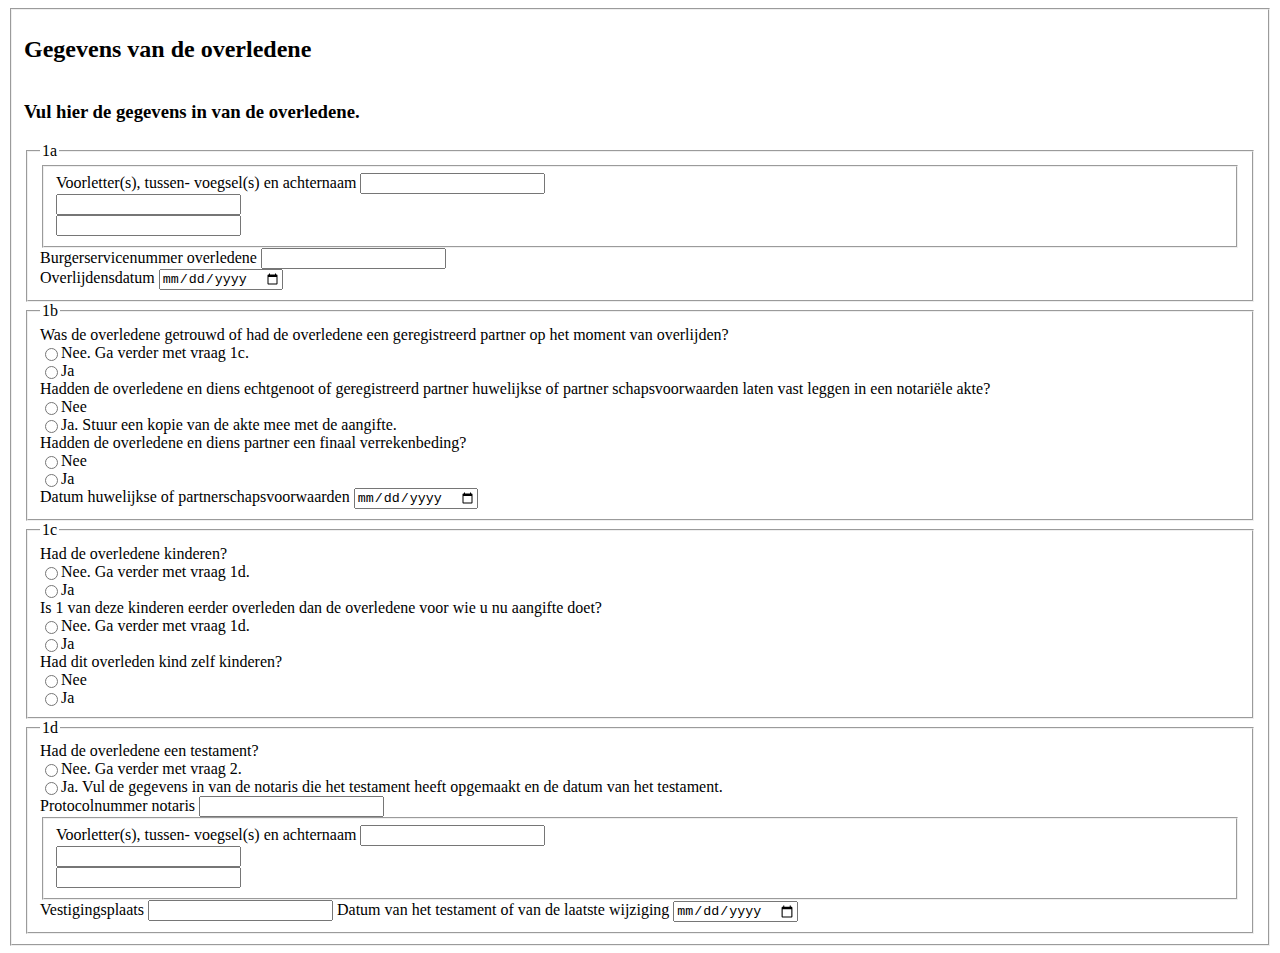
==== index.html @ 345e7416 "nee." ====
<!doctype html>
<html lang="en">
  <head>
    <meta charset="UTF-8" />
    <meta name="viewport" content="width=device-width, initial-scale=1.0" />
    <link rel="stylesheet" href="style.css" />
    <title>Erfbelasting</title>
  </head>
  <body>
    <main>
      <form action="#">
        <fieldset id="vraag-1">
          <h2>Gegevens van de overledene</h2>
          <h3>Vul hier de gegevens in van de overledene.</h3>

          <!-- vraag 1a -->
          <fieldset>
            <legend>1a</legend>
            <fieldset>
              <label for="1a-1-1">
                Voorletter(s), tussen- voegsel(s) en achternaam
                <input type="text" id="1a-1-1" />
              </label>
              <label for="1a-1-2">
                <input type="text" id="1a-1-2" />
              </label>
              <label for="1a-1-3">
                <input type="text" id="1a-1-3" />
              </label>
            </fieldset>
            <label for="1a-2">
              Burgerservicenummer overledene
              <input type="number" id="1a-2" />
            </label>
            <label for="1a-3">
              Overlijdensdatum
              <input type="date" id="1a-3" />
            </label>
          </fieldset>

          <!-- vraag 1b -->
          <fieldset>
            <legend>1b</legend>
            <div>
              <label>
                Was de overledene getrouwd of had de overledene een
                geregistreerd partner op het moment van overlijden?
              </label>
              <label for="1b-1-nee">
                Nee. Ga verder met vraag 1c.
                <input type="radio" id="1b-1-nee" name="1b-1" />
              </label>
              <label for="1b-1-ja">
                Ja
                <input type="radio" id="1b-1-ja" name="1b-1" />
              </label>
            </div>

            <div>
              <label>
                Hadden de overledene en diens echtgenoot of geregistreerd
                partner huwelijkse of partner­ schapsvoorwaarden laten vast­
                leggen in een notariële akte?
              </label>
              <label for="1b-2-nee">
                Nee
                <input type="radio" id="1b-2-nee" name="1b-2" />
              </label>
              <label for="">
                Ja. Stuur een kopie van de akte mee met de aangifte.
                <input type="radio" id="1b-2-ja" name="1b-2" />
              </label>
            </div>

            <div>
              <label>
                Hadden de overledene en diens partner een finaal verrekenbeding?
              </label>
              <label for="1b-3">
                Nee
                <input type="radio" id="1b-3-nee" name="1b-3" />
              </label>
              <label for="">
                Ja
                <input type="radio" id="1b-3-ja" name="1b-3" />
              </label>
            </div>

            <div>
              <label>Datum huwelijkse of partnerschapsvoorwaarden</label>
              <input type="date" />
            </div>
          </fieldset>

          <!-- vraag 1c -->
          <fieldset>
            <legend>1c</legend>
            <div>
              <label>Had de overledene kinderen?</label>
              <label for="1c-1-nee">
                Nee. Ga verder met vraag 1d.
                <input type="radio" id="1c-1-nee" name="1c-1" />
              </label>
              <label for="1c-1-ja">
                Ja
                <input type="radio" id="1c-1-ja" name="1c-1" />
              </label>
            </div>

            <div>
              <label>
                Is 1 van deze kinderen eerder overleden dan de overledene voor
                wie u nu aangifte doet?
              </label>
              <label for="1c-2-nee">
                Nee. Ga verder met vraag 1d.
                <input type="radio" id="1c-2-nee" name="1c-2" />
              </label>
              <label for="1c-2-ja">
                Ja
                <input type="radio" id="1c-2-ja" name="1c-2" />
              </label>
            </div>

            <div>
              <label>Had dit overleden kind zelf kinderen?</label>
              <label for="1c-3-nee">
                Nee
                <input type="radio" id="1c-3-nee" name="1c-3" />
              </label>
              <label for="1c-3-ja">
                Ja
                <input type="radio" id="1c-3-ja" name="1c-3" />
              </label>
            </div>
          </fieldset>

          <fieldset>
            <legend>1d</legend>
            <div>
              <label>Had de overledene een testament?</label>
              <label for="1d-1-nee">
                Nee. Ga verder met vraag 2.
                <input type="radio" id="1d-1-nee" name="1d-1" />
              </label>
              <label for="1d-1-ja">
                Ja. Vul de gegevens in van de notaris die het testament heeft
                opgemaakt en de datum van het testament.
                <input type="radio" id="1d-1-ja" name="1d-1" />
              </label>
              <!-- alleen shown als ja -->
              <div>
                <label for="">
                  Protocolnummer notaris
                  <input type="number" id="1d-2" />
                </label>
                <fieldset>
                  <label for="1d-3-1">
                    Voorletter(s), tussen- voegsel(s) en achternaam
                    <input type="text" id="1d-3-1" />
                  </label>
                  <label for="1d-3-2">
                    <input type="text" id="1d-3-2" />
                  </label>
                  <label for="1d-3-3">
                    <input type="text" id="1d-3-3" />
                  </label>
                </fieldset>
                <label for="1d-4">
                  Vestigingsplaats
                  <input type="text" id="1d-4" />
                </label>
                <label for="1d-5">
                  Datum van het testament of van de laatste wijziging
                  <input type="date" id="1d-5" />
                </label>
              </div>
            </div>
          </fieldset>
        </fieldset>
      </form>
    </main>
  </body>
</html>
---- style.css ----
fieldset {
  display: flex;
  flex-direction: column;
}

label:has(input[type='text']) {
}

label:has(input[type='date']) {
}

label:has(input[type='radio']) {
  display: flex;
  flex-direction: row-reverse;
  justify-content: start;
}
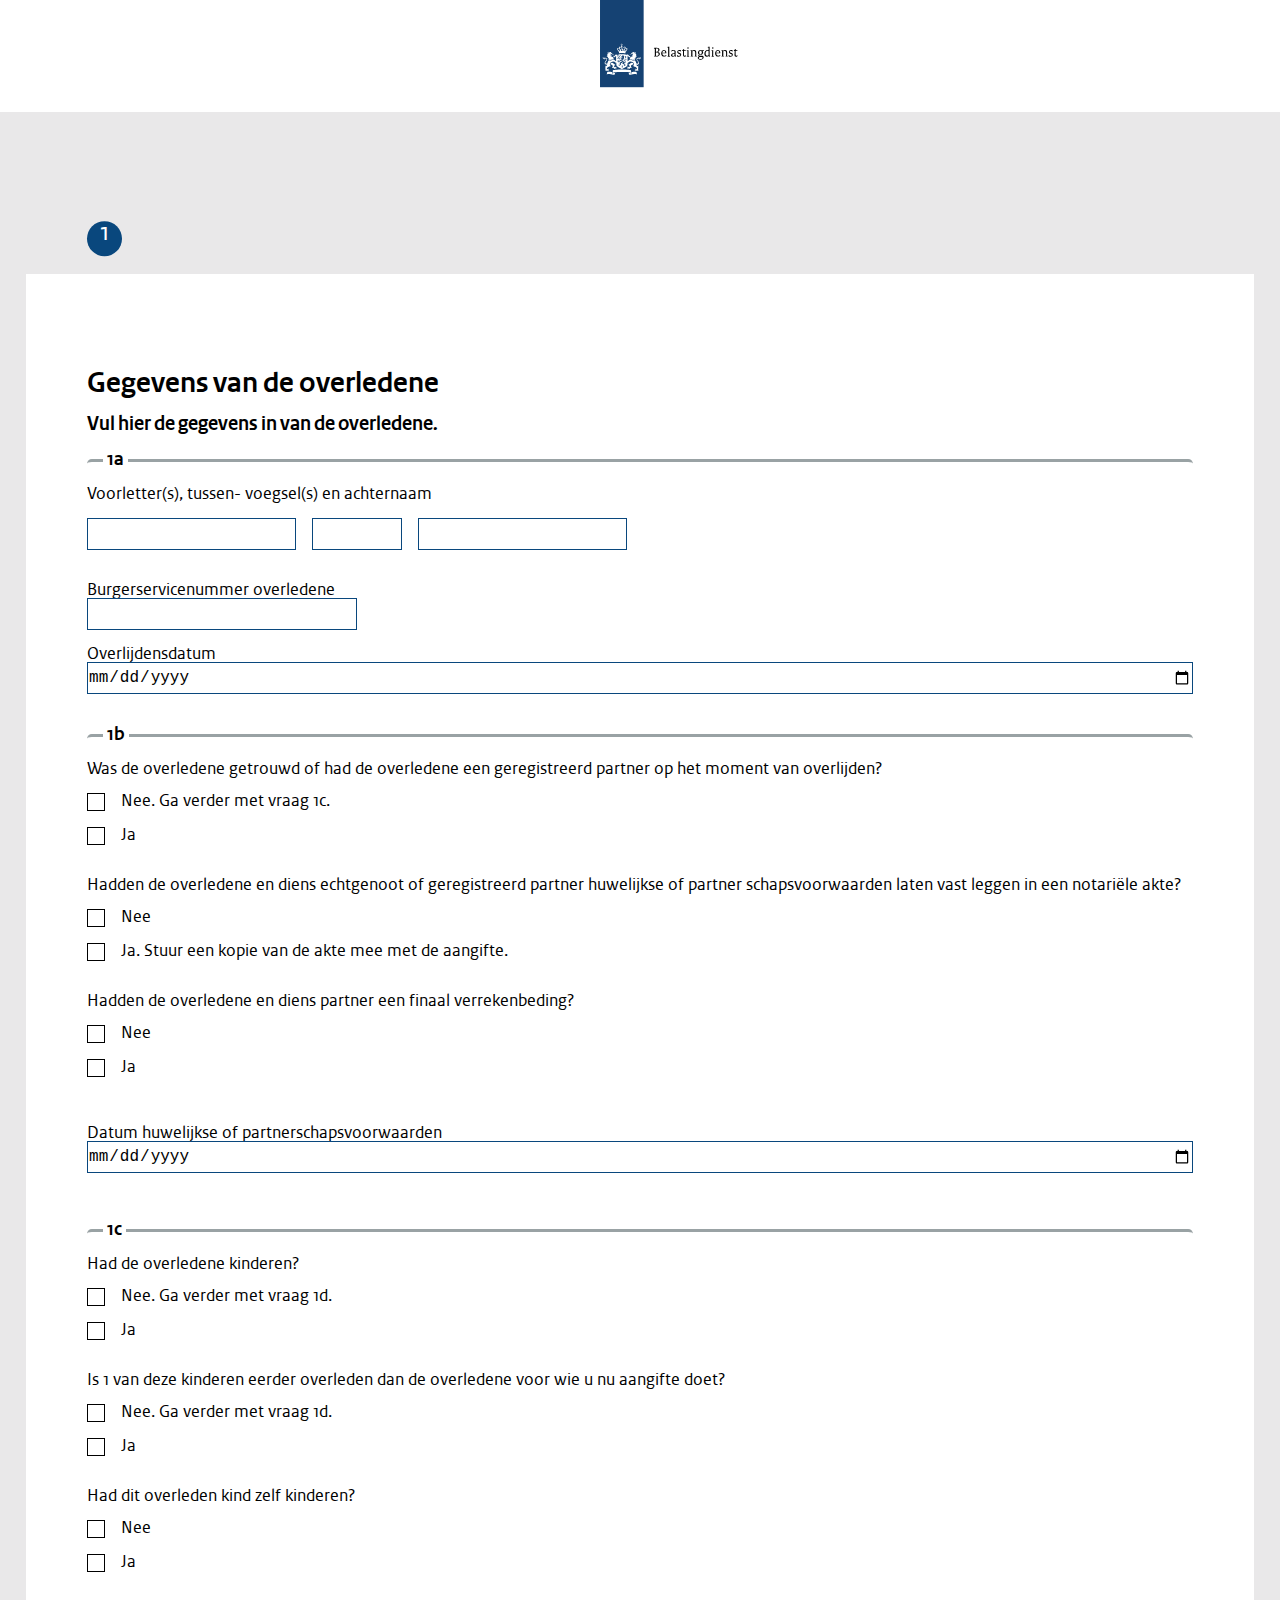
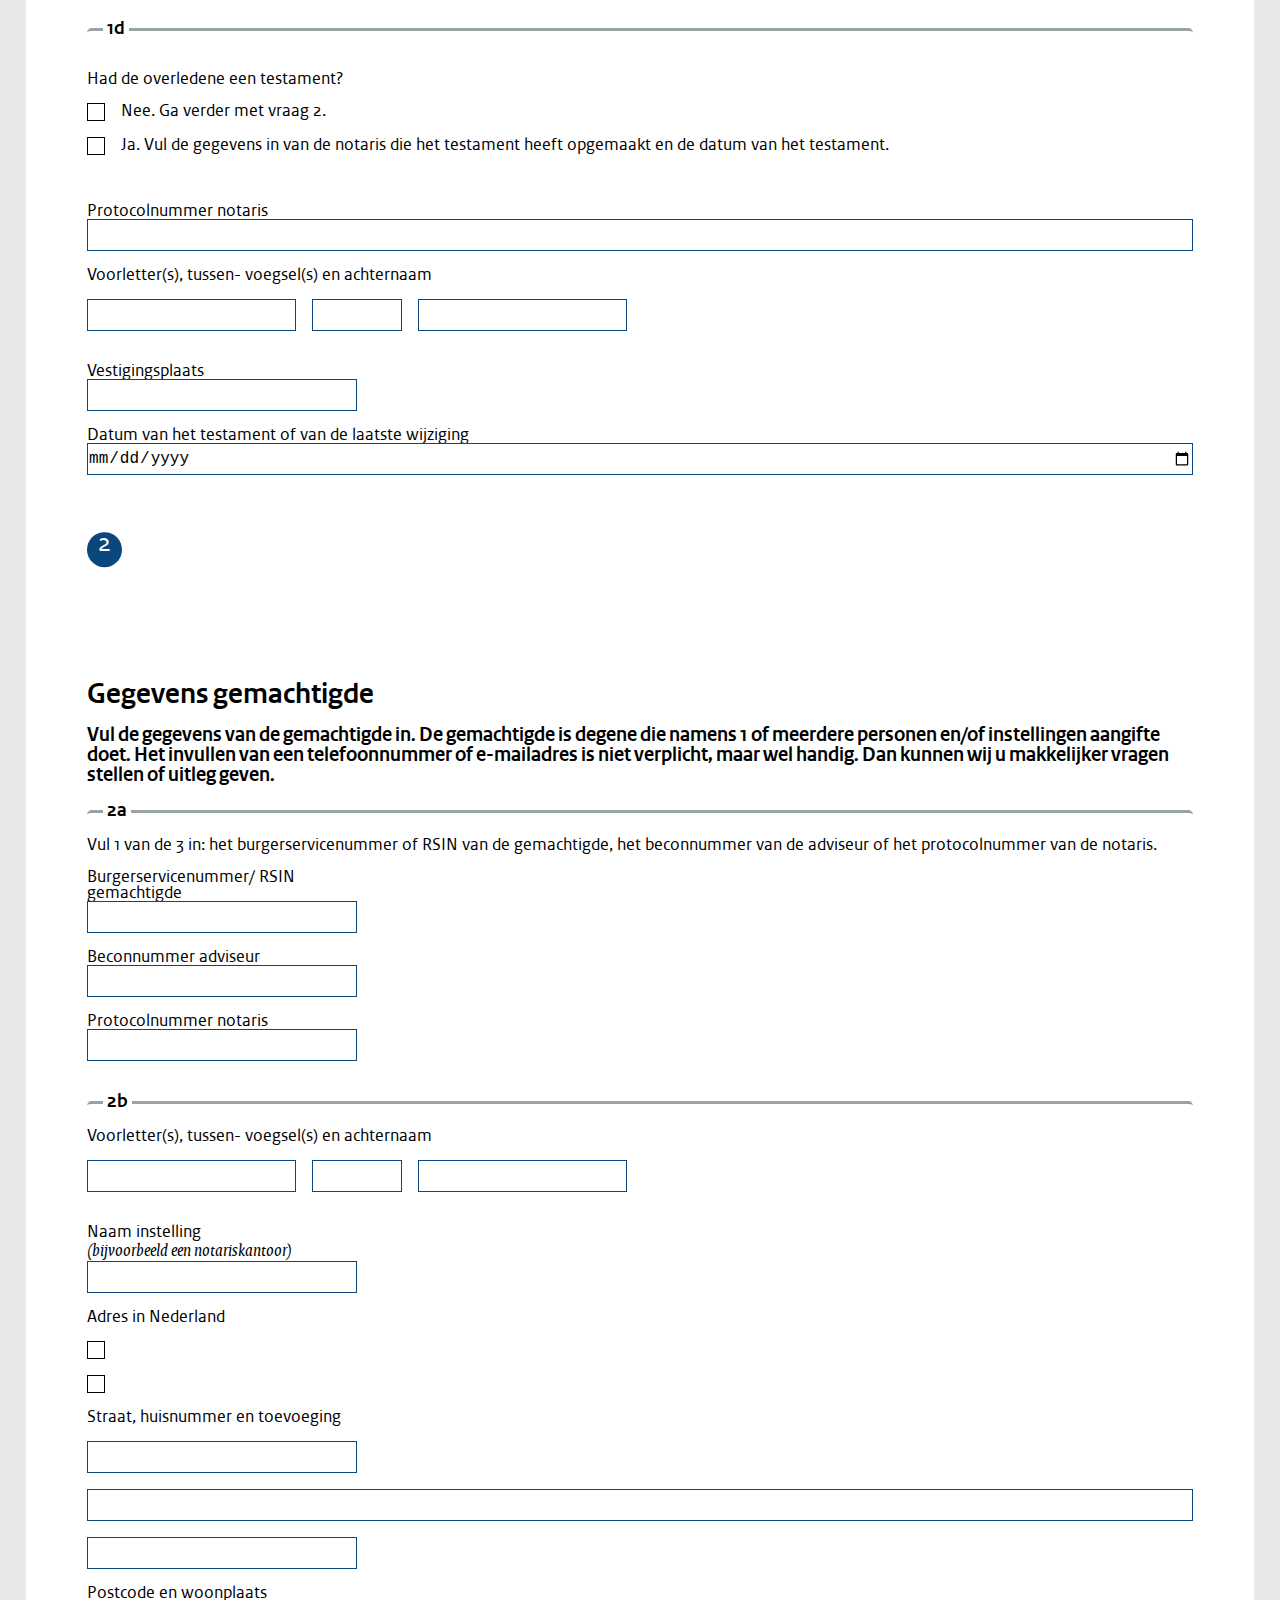
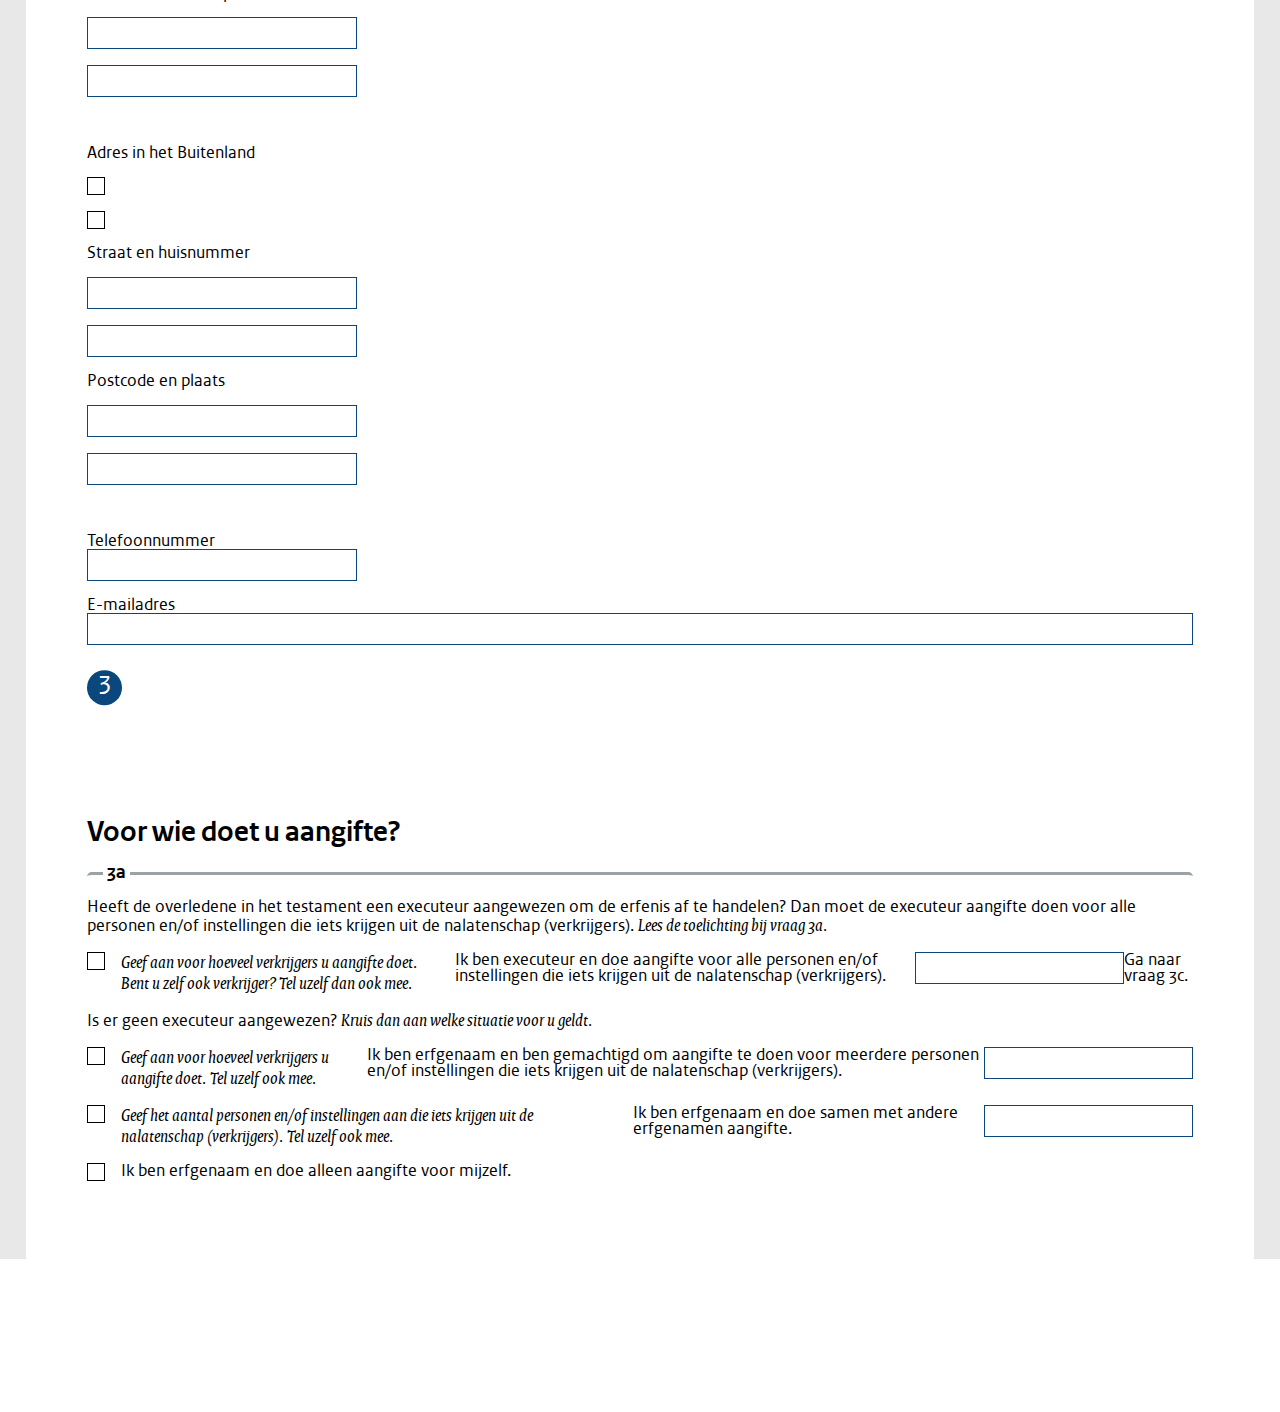
==== commit ce62c90a: "ik vind het super leuk om dit te doengit add .git add .git add .git add ." ====
--- a/index.html
+++ b/index.html
@@ -7,19 +7,24 @@
     <title>Erfbelasting</title>
   </head>
   <body>
+    <header>
+      <h1 class="sr-only">Belastingdienst</h1>
+      <img src="img/bld_logo.svg" alt="" class="logo" />
+    </header>
     <main>
       <form action="#">
-        <fieldset id="vraag-1">
+        <fieldset class="hele-vraag" id="vraag-1">
+          <legend>1</legend>
           <h2>Gegevens van de overledene</h2>
           <h3>Vul hier de gegevens in van de overledene.</h3>
 
           <!-- vraag 1a -->
           <fieldset>
             <legend>1a</legend>
-            <fieldset>
+            <fieldset class="name">
+              <legend>Voorletter(s), tussen- voegsel(s) en achternaam</legend>
               <label for="1a-1-1">
-                Voorletter(s), tussen- voegsel(s) en achternaam
-                <input type="text" id="1a-1-1" />
+                <input type="text" id="1a-1-1" required />
               </label>
               <label for="1a-1-2">
                 <input type="text" id="1a-1-2" />
@@ -30,22 +35,33 @@
             </fieldset>
             <label for="1a-2">
               Burgerservicenummer overledene
-              <input type="number" id="1a-2" />
+              <input
+                type="text"
+                inputmode="numeric"
+                pattern="[0-9]"
+                id="1a-2"
+                required
+              />
             </label>
             <label for="1a-3">
               Overlijdensdatum
-              <input type="date" id="1a-3" />
+              <input
+                type="date"
+                pattern="[0-9]{4}-[0-9]{2}-[0-9]{2}"
+                id="1a-3"
+                required
+              />
             </label>
           </fieldset>
 
           <!-- vraag 1b -->
           <fieldset>
             <legend>1b</legend>
-            <div>
-              <label>
+            <fieldset>
+              <legend>
                 Was de overledene getrouwd of had de overledene een
                 geregistreerd partner op het moment van overlijden?
-              </label>
+              </legend>
               <label for="1b-1-nee">
                 Nee. Ga verder met vraag 1c.
                 <input type="radio" id="1b-1-nee" name="1b-1" />
@@ -54,49 +70,55 @@
                 Ja
                 <input type="radio" id="1b-1-ja" name="1b-1" />
               </label>
-            </div>
-
-            <div>
-              <label>
+            </fieldset>
+
+            <fieldset>
+              <legend>
                 Hadden de overledene en diens echtgenoot of geregistreerd
                 partner huwelijkse of partner­ schapsvoorwaarden laten vast­
                 leggen in een notariële akte?
-              </label>
+              </legend>
               <label for="1b-2-nee">
                 Nee
                 <input type="radio" id="1b-2-nee" name="1b-2" />
               </label>
-              <label for="">
+              <label for="1b-2-ja">
                 Ja. Stuur een kopie van de akte mee met de aangifte.
                 <input type="radio" id="1b-2-ja" name="1b-2" />
               </label>
-            </div>
-
-            <div>
-              <label>
+            </fieldset>
+
+            <fieldset>
+              <legend>
                 Hadden de overledene en diens partner een finaal verrekenbeding?
-              </label>
-              <label for="1b-3">
+              </legend>
+              <label for="1b-3-nee">
                 Nee
                 <input type="radio" id="1b-3-nee" name="1b-3" />
               </label>
-              <label for="">
+              <label for="1b-3-ja">
                 Ja
                 <input type="radio" id="1b-3-ja" name="1b-3" />
               </label>
-            </div>
-
-            <div>
-              <label>Datum huwelijkse of partnerschapsvoorwaarden</label>
-              <input type="date" />
-            </div>
+            </fieldset>
+
+            <fieldset>
+              <label for="1b-4">
+                Datum huwelijkse of partnerschapsvoorwaarden
+                <input
+                  type="date"
+                  pattern="[0-9]{4}-[0-9]{2}-[0-9]{2}"
+                  id="1b-4"
+                />
+              </label>
+            </fieldset>
           </fieldset>
 
           <!-- vraag 1c -->
           <fieldset>
             <legend>1c</legend>
-            <div>
-              <label>Had de overledene kinderen?</label>
+            <fieldset>
+              <legend>Had de overledene kinderen?</legend>
               <label for="1c-1-nee">
                 Nee. Ga verder met vraag 1d.
                 <input type="radio" id="1c-1-nee" name="1c-1" />
@@ -105,13 +127,13 @@
                 Ja
                 <input type="radio" id="1c-1-ja" name="1c-1" />
               </label>
-            </div>
-
-            <div>
-              <label>
+            </fieldset>
+
+            <fieldset>
+              <legend>
                 Is 1 van deze kinderen eerder overleden dan de overledene voor
                 wie u nu aangifte doet?
-              </label>
+              </legend>
               <label for="1c-2-nee">
                 Nee. Ga verder met vraag 1d.
                 <input type="radio" id="1c-2-nee" name="1c-2" />
@@ -120,10 +142,10 @@
                 Ja
                 <input type="radio" id="1c-2-ja" name="1c-2" />
               </label>
-            </div>
-
-            <div>
-              <label>Had dit overleden kind zelf kinderen?</label>
+            </fieldset>
+
+            <fieldset>
+              <legend>Had dit overleden kind zelf kinderen?</legend>
               <label for="1c-3-nee">
                 Nee
                 <input type="radio" id="1c-3-nee" name="1c-3" />
@@ -132,31 +154,36 @@
                 Ja
                 <input type="radio" id="1c-3-ja" name="1c-3" />
               </label>
-            </div>
-          </fieldset>
-
+            </fieldset>
+          </fieldset>
+
+          <!-- vraag 1d -->
           <fieldset>
             <legend>1d</legend>
-            <div>
-              <label>Had de overledene een testament?</label>
-              <label for="1d-1-nee">
-                Nee. Ga verder met vraag 2.
-                <input type="radio" id="1d-1-nee" name="1d-1" />
-              </label>
-              <label for="1d-1-ja">
-                Ja. Vul de gegevens in van de notaris die het testament heeft
-                opgemaakt en de datum van het testament.
-                <input type="radio" id="1d-1-ja" name="1d-1" />
-              </label>
+            <fieldset>
+              <fieldset>
+                <legend>Had de overledene een testament?</legend>
+                <label for="1d-1-nee">
+                  Nee. Ga verder met vraag 2.
+                  <input type="radio" id="1d-1-nee" name="1d-1" />
+                </label>
+                <label for="1d-1-ja">
+                  Ja. Vul de gegevens in van de notaris die het testament heeft
+                  opgemaakt en de datum van het testament.
+                  <input type="radio" id="1d-1-ja" name="1d-1" />
+                </label>
+              </fieldset>
               <!-- alleen shown als ja -->
-              <div>
-                <label for="">
+              <fieldset>
+                <label for="1d-2">
                   Protocolnummer notaris
                   <input type="number" id="1d-2" />
                 </label>
-                <fieldset>
+                <fieldset class="name">
+                  <legend>
+                    Voorletter(s), tussen- voegsel(s) en achternaam
+                  </legend>
                   <label for="1d-3-1">
-                    Voorletter(s), tussen- voegsel(s) en achternaam
                     <input type="text" id="1d-3-1" />
                   </label>
                   <label for="1d-3-2">
@@ -172,13 +199,267 @@
                 </label>
                 <label for="1d-5">
                   Datum van het testament of van de laatste wijziging
-                  <input type="date" id="1d-5" />
+                  <input
+                    type="date"
+                    pattern="[0-9]{4}-[0-9]{2}-[0-9]{2}"
+                    id="1d-5"
+                  />
                 </label>
+              </fieldset>
+            </fieldset>
+          </fieldset>
+        </fieldset>
+
+        <fieldset class="hele-vraag" id="vraag-2">
+          <legend>2</legend>
+          <h2>Gegevens gemachtigde</h2>
+          <h3>
+            Vul de gegevens van de gemachtigde in. De gemachtigde is degene die
+            namens 1 of meerdere personen en/of instellingen aangifte doet. Het
+            invullen van een telefoonnummer of e-mailadres is niet verplicht,
+            maar wel handig. Dan kunnen wij u makkelijker vragen stellen of
+            uitleg geven.
+          </h3>
+
+          <!-- vraag 2a -->
+          <fieldset>
+            <legend>2a</legend>
+            <p>
+              Vul 1 van de 3 in: het burgerservicenummer of RSIN van de
+              gemachtigde, het beconnummer van de adviseur of het protocolnummer
+              van de notaris.
+            </p>
+            <label for="2a-1-1">
+              Burgerservicenummer/ RSIN gemachtigde
+              <input
+                type="text"
+                inputmode="numeric"
+                pattern="[0-9]*"
+                id="2a-1-1"
+              />
+            </label>
+            <label for="2a-1-2">
+              Beconnummer adviseur
+              <input
+                type="text"
+                inputmode="numeric"
+                pattern="[0-9]*"
+                id="2a-1-2"
+              />
+            </label>
+
+            <!-- toelichting erbij???? -->
+            <label for="2a-1-3">
+              Protocolnummer notaris
+              <input
+                type="text"
+                inputmode="numeric"
+                pattern="[0-9]*"
+                id="2a-1-3"
+              />
+            </label>
+          </fieldset>
+
+          <!-- vraag 2b -->
+          <fieldset>
+            <legend>2b</legend>
+            <fieldset class="name">
+              <legend>Voorletter(s), tussen- voegsel(s) en achternaam</legend>
+              <label for="2b-2-1">
+                <input type="text" id="2b-2-1" required />
+              </label>
+              <label for="2b-2-2">
+                <input type="text" id="2b-2-2" />
+              </label>
+              <label for="2b-2-3">
+                <input type="text" id="2b-2-3" required />
+              </label>
+            </fieldset>
+
+            <label for="2b-3">
+              Naam instelling <i>(bijvoorbeeld een notariskantoor)</i>
+              <input type="text" id="2b-3" />
+            </label>
+
+            <fieldset class="address">
+              <legend>Adres in Nederland</legend>
+              <label for="2b-4-ja">
+                <input type="radio" id="2b-4-ja" name="2b-4-ja-nee" />
+              </label>
+              <label for="2b-4-nee">
+                <input type="radio" id="2b-4-nee" name="2b-4-ja-nee" />
+              </label>
+
+              <div>
+                <fieldset>
+                  <legend>Straat, huisnummer en toevoeging</legend>
+                  <label for="2b-4-1">
+                    <input type="text" id="2b-4-1" />
+                  </label>
+                  <label for="2b-4-2">
+                    <input type="number" id="2b-4-2" />
+                  </label>
+                  <label for="2b-4-3">
+                    <input type="text" id="2b-4-3" />
+                  </label>
+                </fieldset>
+
+                <fieldset>
+                  <legend>Postcode en woonplaats</legend>
+                  <label for="2b-5-1">
+                    <input type="text" id="2b-5-1" />
+                  </label>
+                  <label for="2b-5-2">
+                    <input type="text" id="2b-5-2" />
+                  </label>
+                </fieldset>
               </div>
+            </fieldset>
+
+            <fieldset class="address">
+              <legend>Adres in het Buitenland</legend>
+              <label for="2b-6-ja">
+                <input type="radio" id="2b-6-ja" name="2b-6-ja-nee" />
+              </label>
+              <label for="2b-6-nee">
+                <input type="radio" id="2b-6-nee" name="2b-6-ja-nee" />
+              </label>
+
+              <div>
+                <fieldset>
+                  <legend>Straat en huisnummer</legend>
+                  <label for="2b-6-1">
+                    <input type="text" id="2b-6-1" />
+                  </label>
+                  <label for="2b-6-2">
+                    <input type="text" id="2b-6-2" />
+                  </label>
+                </fieldset>
+
+                <fieldset>
+                  <legend>Postcode en plaats</legend>
+                  <label for="2b-7-1">
+                    <input type="text" id="2b-7-1" />
+                  </label>
+                  <label for="2b-7-2">
+                    <input type="text" id="2b-7-2" />
+                  </label>
+                </fieldset>
+              </div>
+            </fieldset>
+
+            <label for="2b-8">
+              Telefoonnummer
+              <input
+                type="text"
+                inputmode="numeric"
+                pattern="[0-9]*"
+                id="2b-8"
+              />
+            </label>
+
+            <label for="2b-9">
+              E-mailadres
+              <input type="email" id="2b-9" />
+            </label>
+          </fieldset>
+        </fieldset>
+
+        <fieldset class="hele-vraag" id="vraag-3">
+          <legend>3</legend>
+          <h2>Voor wie doet u aangifte?</h2>
+
+          <!-- vraag 3a -->
+          <fieldset>
+            <legend>3a</legend>
+            <p>
+              Heeft de overledene in het testament een executeur aangewezen om
+              de erfenis af te handelen? Dan moet de executeur aangifte doen
+              voor alle personen en/of instellingen die iets krijgen uit de
+              nalatenschap (verkrijgers).
+              <i>Lees de toelichting bij vraag 3a.</i>
+            </p>
+
+            <div class="flex-row">
+              <label for="3a-1-1">
+                Ik ben executeur en doe aangifte voor alle personen en/of
+                instellingen die iets krijgen uit de nalatenschap (verkrijgers).
+                <i>
+                  Geef aan voor hoeveel verkrijgers u aangifte doet. Bent u zelf
+                  ook verkrijger? Tel uzelf dan ook mee.
+                </i>
+                <input type="radio" id="3a-1-1" name="executeur" />
+              </label>
+
+              <label for="3a-1-2">
+                <input
+                  type="text"
+                  inputmode="numeric"
+                  pattern="[0-9]*"
+                  id="3a-1-2"
+                />
+              </label>
+              <p>Ga naar vraag 3c.</p>
             </div>
+
+            <p>
+              Is er geen executeur aangewezen?
+              <i>Kruis dan aan welke situatie voor u geldt.</i>
+            </p>
+
+            <div class="md-flex-row">
+              <label for="3a-2-1">
+                Ik ben erfgenaam en ben gemachtigd om aangifte te doen voor
+                meerdere personen en/of instellingen die iets krijgen uit de
+                nalatenschap (verkrijgers).
+                <i>
+                  Geef aan voor hoeveel verkrijgers u aangifte doet. Tel uzelf
+                  ook mee.
+                </i>
+                <input type="radio" id="3a-2-1" name="executeur" />
+              </label>
+
+              <label for="3a-2-2">
+                <input
+                  type="text"
+                  inputmode="numeric"
+                  pattern="[0-9]*"
+                  id="3a-2-2"
+                />
+              </label>
+            </div>
+
+            <div class="md-flex-row">
+              <label for="3a-3-1">
+                Ik ben erfgenaam en doe samen met andere erfgenamen aangifte.
+                <i>
+                  Geef het aantal personen en/of instellingen aan die iets
+                  krijgen uit de nalatenschap (verkrijgers). Tel uzelf ook mee.
+                </i>
+                <input type="radio" id="3a-3-1" name="executeur" />
+              </label>
+              <label for="3a-3-2">
+                <input
+                  type="text"
+                  inputmode="numeric"
+                  pattern="[0-9]*"
+                  id="3a-3-2"
+                />
+              </label>
+            </div>
+            <div class="md-flex-row">
+              <label for="3a-4-1">
+                Ik ben erfgenaam en doe alleen aangifte voor mijzelf.
+                <input type="radio" id="3a-4-1" name="executeur" />
+              </label>
+            </div>
           </fieldset>
         </fieldset>
+
+        <div id="buttons"></div>
       </form>
     </main>
+
+    <script src="main.js"></script>
   </body>
 </html>
--- a/style.css
+++ b/style.css
@@ -1,16 +1,4 @@
-fieldset {
-  display: flex;
-  flex-direction: column;
-}
-
-label:has(input[type='text']) {
-}
-
-label:has(input[type='date']) {
-}
-
-label:has(input[type='radio']) {
-  display: flex;
-  flex-direction: row-reverse;
-  justify-content: start;
-}
+@import 'css/baseline.css';
+@import 'css/layout.css';
+@import 'css/button.css';
+@import 'css/header.css';
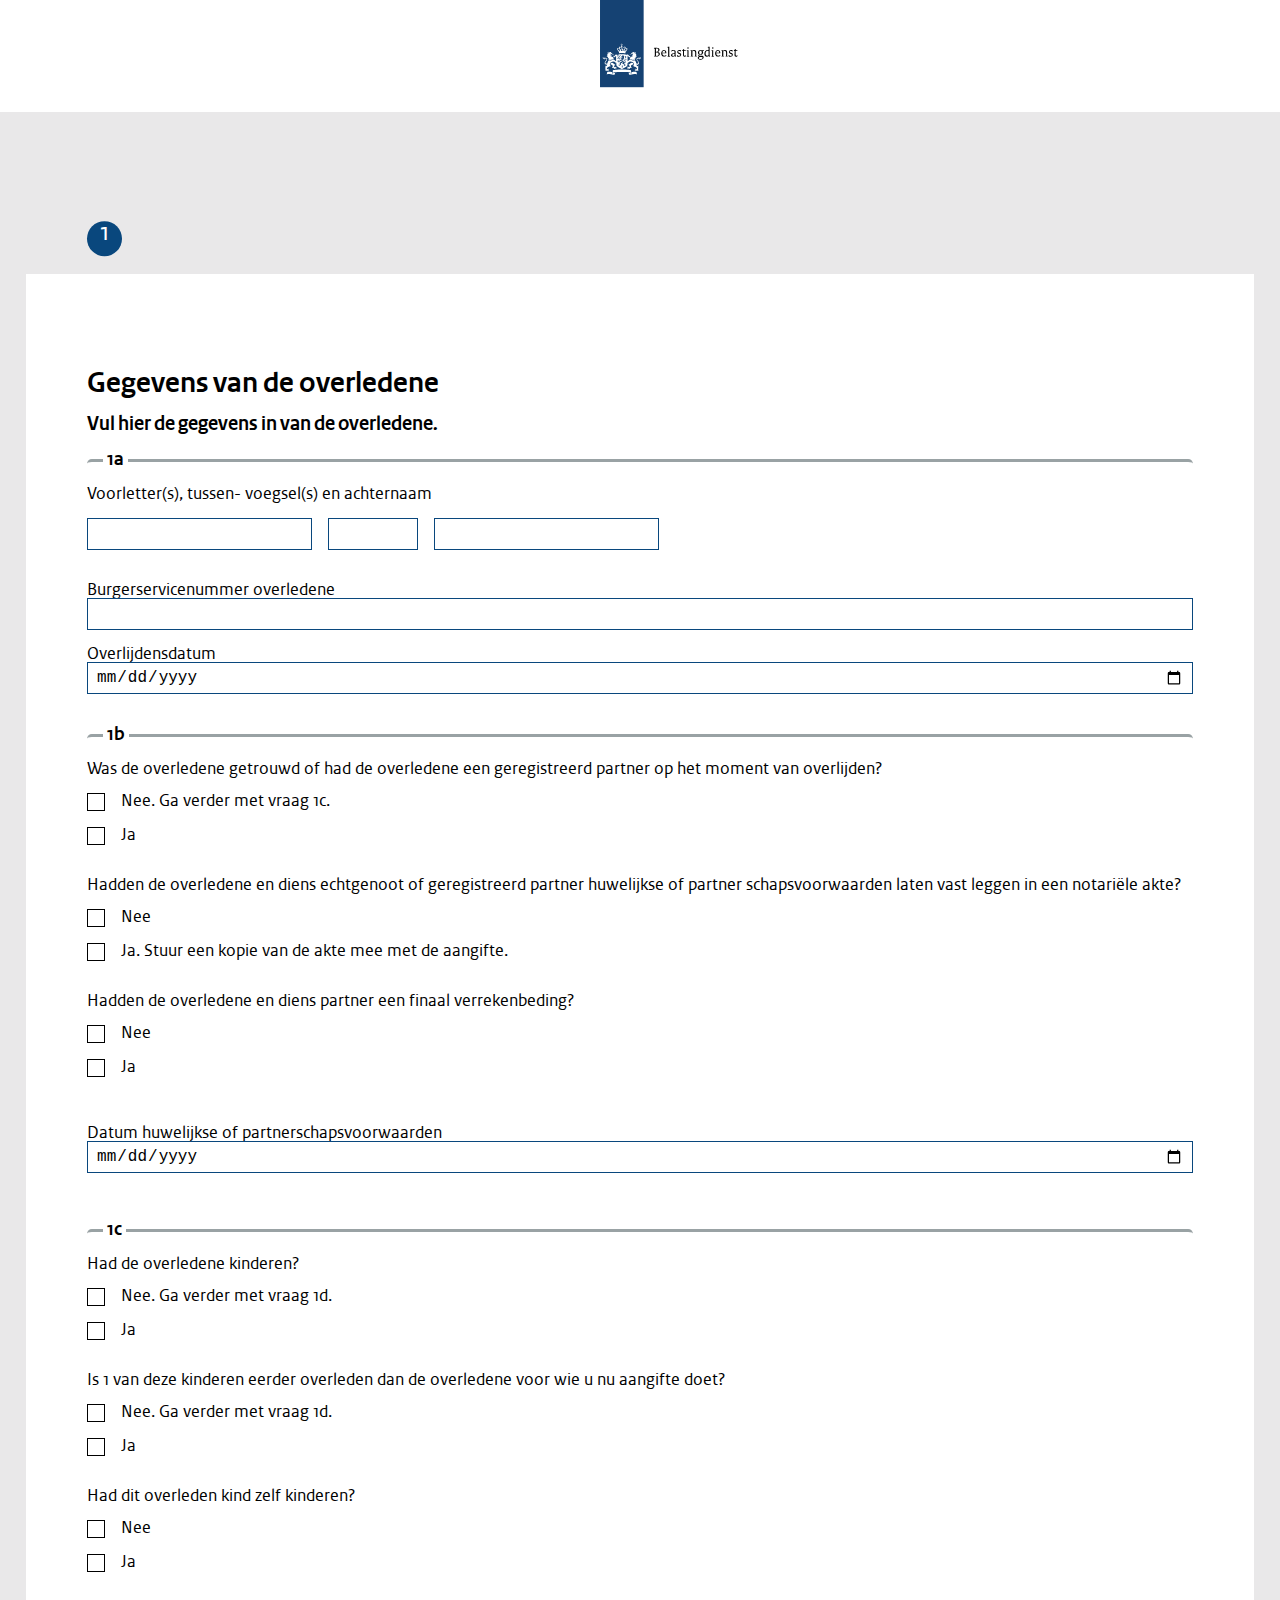
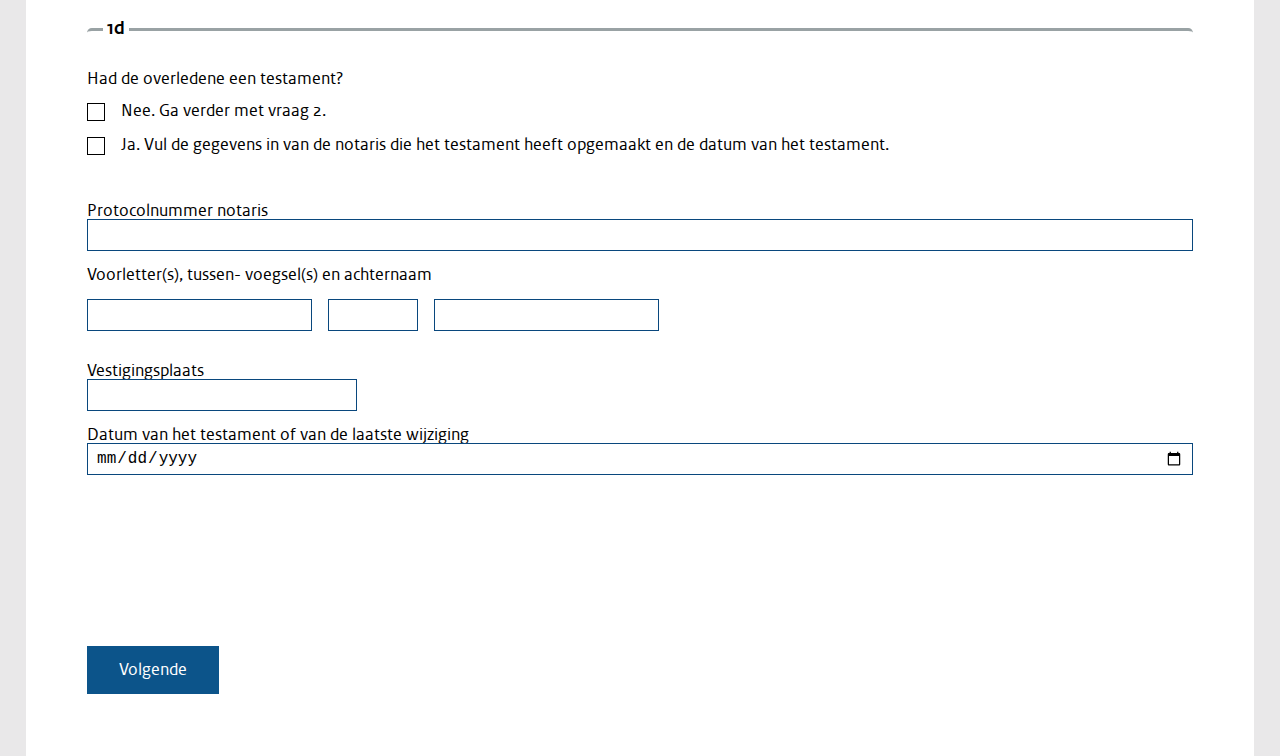
==== commit 0e7b15c6: "de zon schijnt buiten en ik ben bezig met de belastingdienst" ====
--- a/index.html
+++ b/index.html
@@ -35,13 +35,7 @@
             </fieldset>
             <label for="1a-2">
               Burgerservicenummer overledene
-              <input
-                type="text"
-                inputmode="numeric"
-                pattern="[0-9]"
-                id="1a-2"
-                required
-              />
+              <input type="number" id="1a-2" required />
             </label>
             <label for="1a-3">
               Overlijdensdatum
@@ -284,9 +278,11 @@
             <fieldset class="address">
               <legend>Adres in Nederland</legend>
               <label for="2b-4-ja">
+                Ja
                 <input type="radio" id="2b-4-ja" name="2b-4-ja-nee" />
               </label>
               <label for="2b-4-nee">
+                Nee
                 <input type="radio" id="2b-4-nee" name="2b-4-ja-nee" />
               </label>
 
@@ -319,9 +315,11 @@
             <fieldset class="address">
               <legend>Adres in het Buitenland</legend>
               <label for="2b-6-ja">
+                Ja
                 <input type="radio" id="2b-6-ja" name="2b-6-ja-nee" />
               </label>
               <label for="2b-6-nee">
+                Nee
                 <input type="radio" id="2b-6-nee" name="2b-6-ja-nee" />
               </label>
 
@@ -384,7 +382,7 @@
               <label for="3a-1-1">
                 Ik ben executeur en doe aangifte voor alle personen en/of
                 instellingen die iets krijgen uit de nalatenschap (verkrijgers).
-                <i>
+                <i class="order-1">
                   Geef aan voor hoeveel verkrijgers u aangifte doet. Bent u zelf
                   ook verkrijger? Tel uzelf dan ook mee.
                 </i>
@@ -412,7 +410,7 @@
                 Ik ben erfgenaam en ben gemachtigd om aangifte te doen voor
                 meerdere personen en/of instellingen die iets krijgen uit de
                 nalatenschap (verkrijgers).
-                <i>
+                <i class="order-1">
                   Geef aan voor hoeveel verkrijgers u aangifte doet. Tel uzelf
                   ook mee.
                 </i>
@@ -432,7 +430,7 @@
             <div class="md-flex-row">
               <label for="3a-3-1">
                 Ik ben erfgenaam en doe samen met andere erfgenamen aangifte.
-                <i>
+                <i class="order-1">
                   Geef het aantal personen en/of instellingen aan die iets
                   krijgen uit de nalatenschap (verkrijgers). Tel uzelf ook mee.
                 </i>
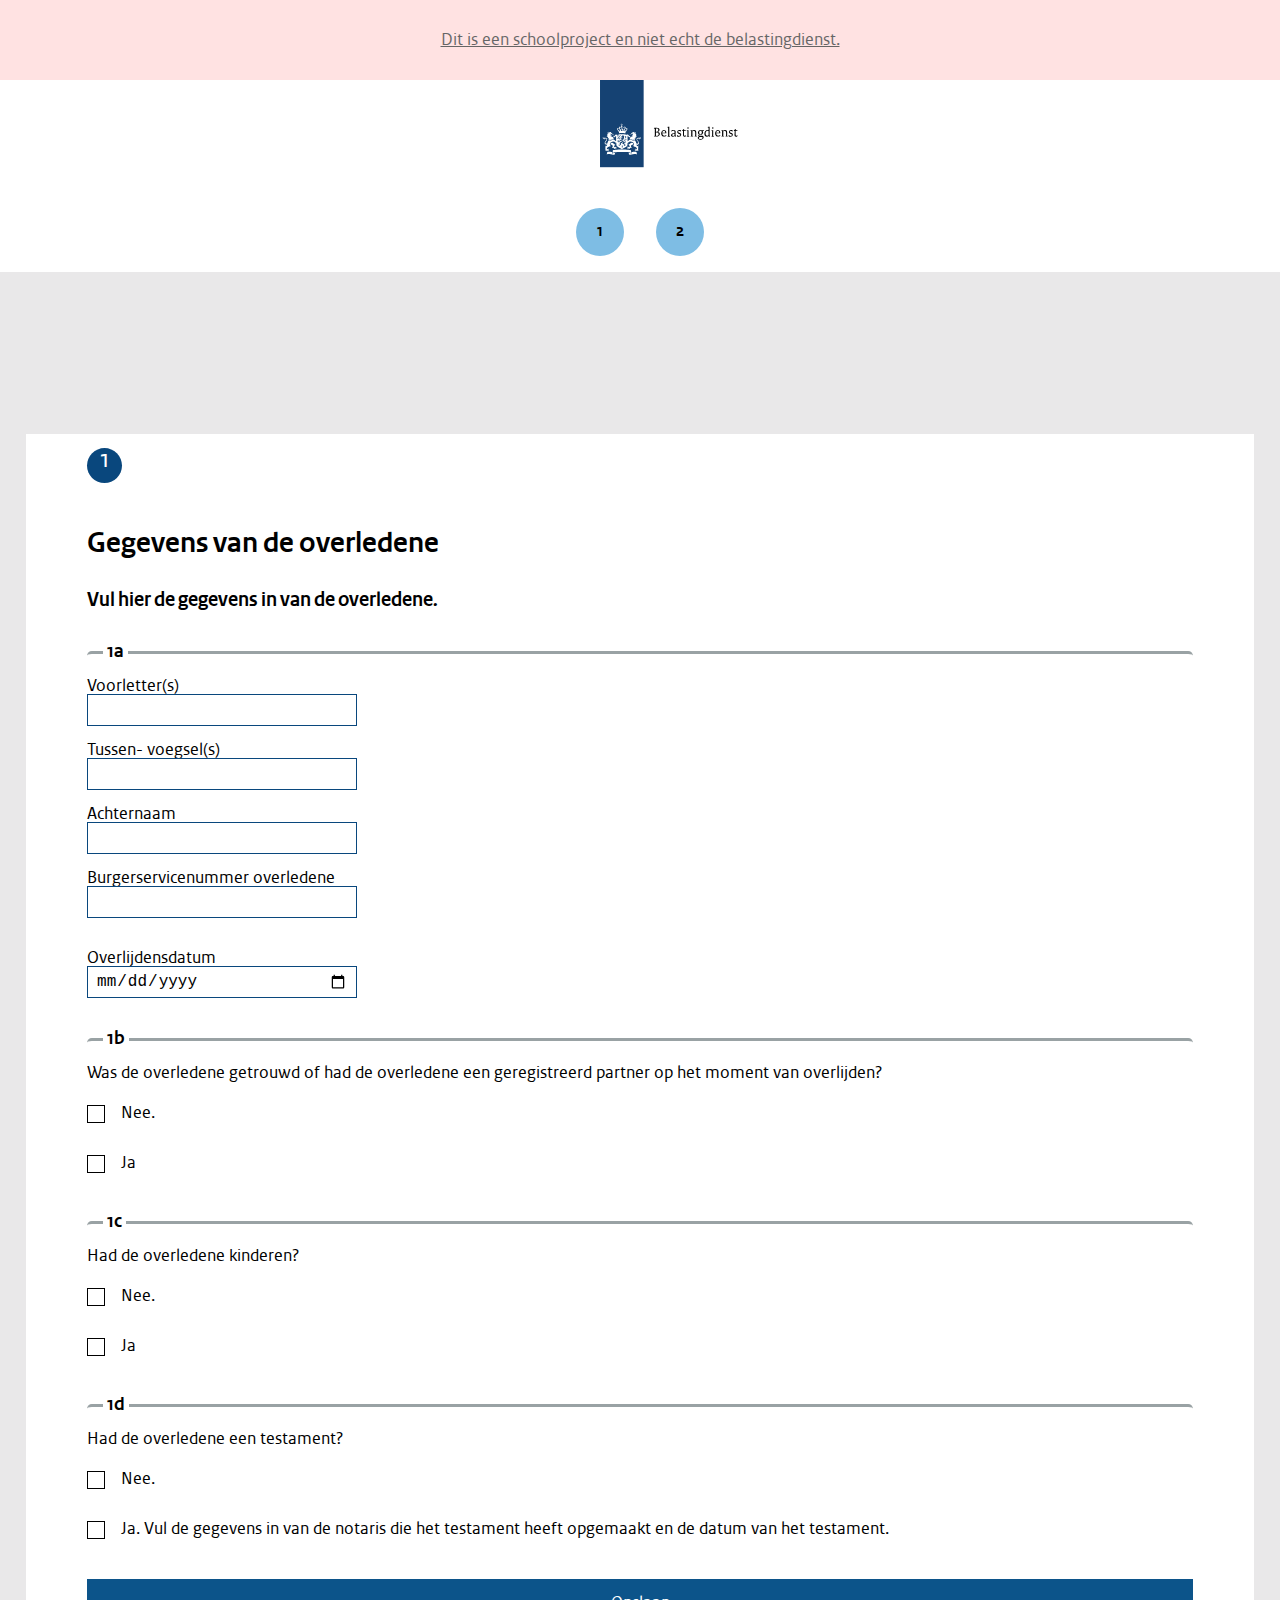
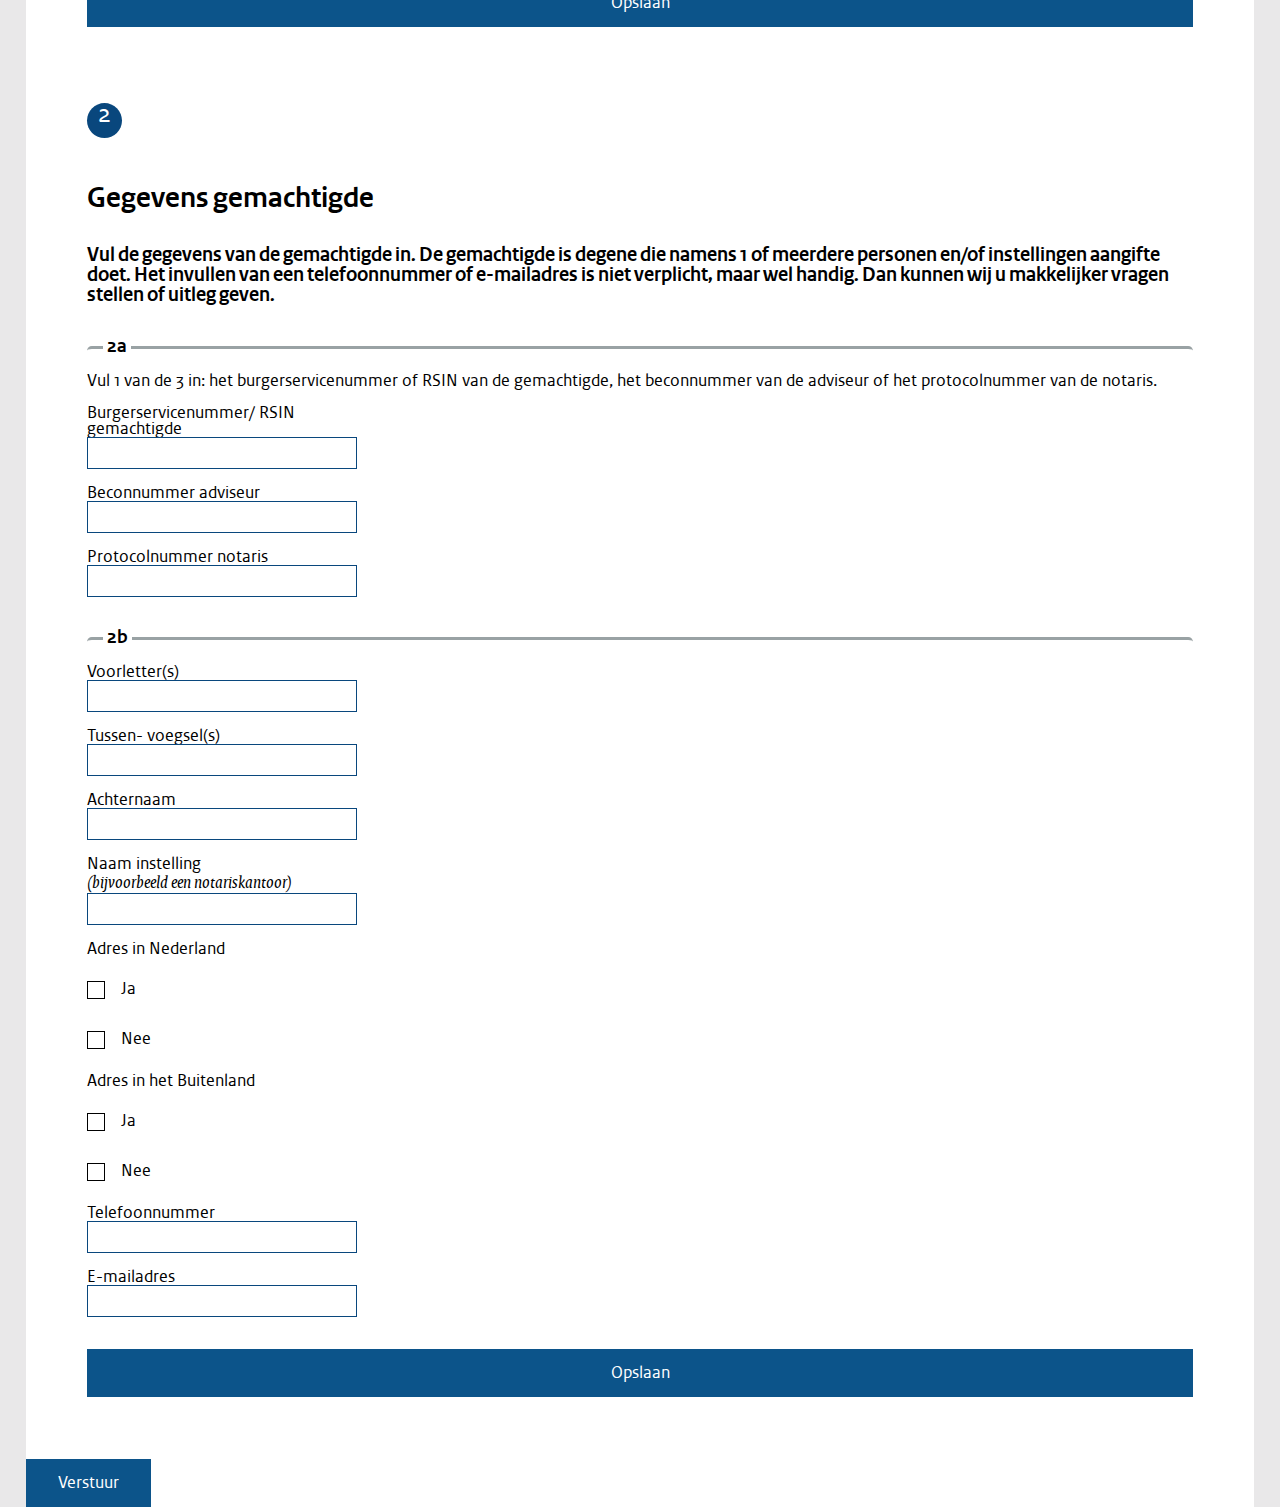
==== commit 44f085bb: "belasting diee hiee ehieeeeeenst" ====
--- a/index.html
+++ b/index.html
@@ -8,8 +8,22 @@
   </head>
   <body>
     <header>
+      <a
+        id="geen_zorgen_ik_zou_liever_dood_gaan_dan_bij_de_belastingdienst_werken"
+        href="https://www.youtube.com/watch?v=Vp4yrFkiYmY"
+        >Dit is een schoolproject en niet echt de belastingdienst.
+      </a>
       <h1 class="sr-only">Belastingdienst</h1>
       <img src="img/bld_logo.svg" alt="" class="logo" />
+
+      <nav>
+        <ol>
+          <li><a href="#vraag-1">1</a></li>
+          <li><a href="#vraag-2">2</a></li>
+          <!-- <li><a href="#vraag-3">3</a></li>
+          <li><a href="#vraag-4">4</a></li> -->
+        </ol>
+      </nav>
     </header>
     <main>
       <form action="#">
@@ -21,187 +35,179 @@
           <!-- vraag 1a -->
           <fieldset>
             <legend>1a</legend>
-            <fieldset class="name">
-              <legend>Voorletter(s), tussen- voegsel(s) en achternaam</legend>
-              <label for="1a-1-1">
-                <input type="text" id="1a-1-1" required />
-              </label>
-              <label for="1a-1-2">
-                <input type="text" id="1a-1-2" />
-              </label>
-              <label for="1a-1-3">
-                <input type="text" id="1a-1-3" />
-              </label>
-            </fieldset>
-            <label for="1a-2">
-              Burgerservicenummer overledene
-              <input type="number" id="1a-2" required />
-            </label>
-            <label for="1a-3">
+            <label data-error="Dit veld is verplicht." for="1a-1-1">
+              Voorletter(s)
+              <input type="text" id="1a-1-1" required />
+            </label>
+            <label for="1a-1-2"
+              >Tussen- voegsel(s)
+              <input type="text" id="1a-1-2" />
+            </label>
+            <label data-error="Dit veld is verplicht." for="1a-1-3">
+              Achternaam <input type="text" id="1a-1-3" required />
+            </label>
+            <label
+              data-error="Vul een geldig burgerservicenummer in van 8 of 9 cijfers."
+              for="1a-2"
+              >Burgerservicenummer overledene
+              <input type="text" id="1a-2" pattern="[0-9]{8,9}" required />
+            </label>
+            <span value="data-error-message"> </span>
+            <label data-error="Dit veld is verplicht." for="1a-3">
               Overlijdensdatum
-              <input
-                type="date"
-                pattern="[0-9]{4}-[0-9]{2}-[0-9]{2}"
-                id="1a-3"
-                required
-              />
+              <input type="date" id="1a-3" required />
             </label>
           </fieldset>
 
           <!-- vraag 1b -->
           <fieldset>
             <legend>1b</legend>
-            <fieldset>
-              <legend>
-                Was de overledene getrouwd of had de overledene een
-                geregistreerd partner op het moment van overlijden?
-              </legend>
-              <label for="1b-1-nee">
-                Nee. Ga verder met vraag 1c.
-                <input type="radio" id="1b-1-nee" name="1b-1" />
-              </label>
-              <label for="1b-1-ja">
-                Ja
-                <input type="radio" id="1b-1-ja" name="1b-1" />
-              </label>
-            </fieldset>
-
-            <fieldset>
-              <legend>
+            <p>
+              Was de overledene getrouwd of had de overledene een geregistreerd
+              partner op het moment van overlijden?
+            </p>
+            <label for="1b-1-nee">
+              Nee. <input type="radio" id="1b-1-nee" name="1b-1" />
+              <span class="remove">Ga verder met vraag 1c.</span>
+            </label>
+            <label for="1b-1-ja">
+              Ja
+              <input type="radio" id="1b-1-ja" name="1b-1" class="vervolg" />
+            </label>
+
+            <div class="hideable">
+              <p>
                 Hadden de overledene en diens echtgenoot of geregistreerd
                 partner huwelijkse of partner­ schapsvoorwaarden laten vast­
                 leggen in een notariële akte?
-              </legend>
+              </p>
+
               <label for="1b-2-nee">
-                Nee
-                <input type="radio" id="1b-2-nee" name="1b-2" />
-              </label>
+                Nee <input type="radio" id="1b-2-nee" name="1b-2" />
+              </label>
+
               <label for="1b-2-ja">
-                Ja. Stuur een kopie van de akte mee met de aangifte.
-                <input type="radio" id="1b-2-ja" name="1b-2" />
-              </label>
-            </fieldset>
-
-            <fieldset>
-              <legend>
+                Ja
+                <input type="radio" id="1b-2-ja" name="1b-2" class="vervolg" />
+              </label>
+
+              <div class="hideable">
+                <label>
+                  Voeg hier de akte toe:
+                  <input type="file" id="akteFile" />
+                </label>
+              </div>
+              <p>
                 Hadden de overledene en diens partner een finaal verrekenbeding?
-              </legend>
+              </p>
               <label for="1b-3-nee">
-                Nee
-                <input type="radio" id="1b-3-nee" name="1b-3" />
-              </label>
+                Nee <input type="radio" id="1b-3-nee" name="1b-3" />
+              </label>
+
               <label for="1b-3-ja">
-                Ja
-                <input type="radio" id="1b-3-ja" name="1b-3" />
-              </label>
-            </fieldset>
-
-            <fieldset>
-              <label for="1b-4">
+                Ja <input type="radio" id="1b-3-ja" name="1b-3" />
+              </label>
+
+              <label
+                data-error="Vul een geldige datum uit het verleden in."
+                for="1b-4"
+              >
                 Datum huwelijkse of partnerschapsvoorwaarden
-                <input
-                  type="date"
-                  pattern="[0-9]{4}-[0-9]{2}-[0-9]{2}"
-                  id="1b-4"
-                />
-              </label>
-            </fieldset>
+                <input type="date" id="1b-4" />
+              </label>
+            </div>
           </fieldset>
 
           <!-- vraag 1c -->
           <fieldset>
             <legend>1c</legend>
-            <fieldset>
-              <legend>Had de overledene kinderen?</legend>
-              <label for="1c-1-nee">
-                Nee. Ga verder met vraag 1d.
-                <input type="radio" id="1c-1-nee" name="1c-1" />
-              </label>
-              <label for="1c-1-ja">
-                Ja
-                <input type="radio" id="1c-1-ja" name="1c-1" />
-              </label>
-            </fieldset>
-
-            <fieldset>
-              <legend>
+
+            <p>Had de overledene kinderen?</p>
+            <label for="1c-1-nee">
+              Nee.
+              <input type="radio" id="1c-1-nee" name="1c-1" />
+              <span class="remove">Ga verder met vraag 1d.</span>
+            </label>
+
+            <label for="1c-1-ja">
+              Ja
+              <input type="radio" id="1c-1-ja" name="1c-1" class="vervolg" />
+            </label>
+
+            <div class="hideable">
+              <p>
                 Is 1 van deze kinderen eerder overleden dan de overledene voor
                 wie u nu aangifte doet?
-              </legend>
+              </p>
+
               <label for="1c-2-nee">
-                Nee. Ga verder met vraag 1d.
+                Nee.
                 <input type="radio" id="1c-2-nee" name="1c-2" />
-              </label>
+                <span class="remove">Ga verder met vraag 1d.</span>
+              </label>
+
               <label for="1c-2-ja">
                 Ja
-                <input type="radio" id="1c-2-ja" name="1c-2" />
-              </label>
-            </fieldset>
-
-            <fieldset>
-              <legend>Had dit overleden kind zelf kinderen?</legend>
-              <label for="1c-3-nee">
-                Nee
-                <input type="radio" id="1c-3-nee" name="1c-3" />
-              </label>
-              <label for="1c-3-ja">
-                Ja
-                <input type="radio" id="1c-3-ja" name="1c-3" />
-              </label>
-            </fieldset>
+                <input type="radio" id="1c-2-ja" name="1c-2" class="vervolg" />
+              </label>
+
+              <div class="hideable">
+                <p>Had dit overleden kind zelf kinderen?</p>
+                <label for="1c-3-nee">
+                  Nee <input type="radio" id="1c-3-nee" name="1c-3" />
+                </label>
+
+                <label for="1c-3-ja">
+                  Ja <input type="radio" id="1c-3-ja" name="1c-3" />
+                </label>
+              </div>
+            </div>
           </fieldset>
 
           <!-- vraag 1d -->
           <fieldset>
             <legend>1d</legend>
-            <fieldset>
-              <fieldset>
-                <legend>Had de overledene een testament?</legend>
-                <label for="1d-1-nee">
-                  Nee. Ga verder met vraag 2.
-                  <input type="radio" id="1d-1-nee" name="1d-1" />
-                </label>
-                <label for="1d-1-ja">
-                  Ja. Vul de gegevens in van de notaris die het testament heeft
-                  opgemaakt en de datum van het testament.
-                  <input type="radio" id="1d-1-ja" name="1d-1" />
-                </label>
-              </fieldset>
-              <!-- alleen shown als ja -->
-              <fieldset>
-                <label for="1d-2">
-                  Protocolnummer notaris
-                  <input type="number" id="1d-2" />
-                </label>
-                <fieldset class="name">
-                  <legend>
-                    Voorletter(s), tussen- voegsel(s) en achternaam
-                  </legend>
-                  <label for="1d-3-1">
-                    <input type="text" id="1d-3-1" />
-                  </label>
-                  <label for="1d-3-2">
-                    <input type="text" id="1d-3-2" />
-                  </label>
-                  <label for="1d-3-3">
-                    <input type="text" id="1d-3-3" />
-                  </label>
-                </fieldset>
-                <label for="1d-4">
-                  Vestigingsplaats
-                  <input type="text" id="1d-4" />
-                </label>
-                <label for="1d-5">
-                  Datum van het testament of van de laatste wijziging
-                  <input
-                    type="date"
-                    pattern="[0-9]{4}-[0-9]{2}-[0-9]{2}"
-                    id="1d-5"
-                  />
-                </label>
-              </fieldset>
-            </fieldset>
-          </fieldset>
+            <p>Had de overledene een testament?</p>
+            <label for="1d-1-nee">
+              Nee. <input type="radio" id="1d-1-nee" name="1d-1" />
+              <span class="remove">Ga verder met vraag 2.</span>
+            </label>
+
+            <label for="1d-1-ja">
+              Ja. Vul de gegevens in van de notaris die het testament heeft
+              opgemaakt en de datum van het testament.
+              <input type="radio" id="1d-1-ja" name="1d-1" class="vervolg" />
+            </label>
+
+            <div class="hideable">
+              <label for="1d-2">
+                Protocolnummer notaris
+                <input type="number" id="1d-2" />
+              </label>
+              <label data-error="Dit veld is verplicht." for="1a-1-1"
+                >Voorletter(s) <input type="text" id="1a-1-1" required />
+              </label>
+              <label for="1a-1-2"
+                >Tussen- voegsel(s) <input type="text" id="1a-1-2" />
+              </label>
+
+              <div>
+                <label data-error="Dit veld is verplicht." for="1a-1-3"
+                  >Achternaam <input type="text" id="1a-1-3" required />
+                </label>
+              </div>
+
+              <label for="1d-4">
+                Vestigingsplaats <input type="text" id="1d-4" />
+              </label>
+
+              <label data-error="Vul een geldige datum in." for="1d-5">
+                Datum van het testament of van de laatste wijziging
+                <input type="date" id="1d-5" />
+              </label>
+            </div>
+          </fieldset>
+          <button onclick="saveFormData()">Opslaan</button>
         </fieldset>
 
         <fieldset class="hele-vraag" id="vraag-2">
@@ -223,7 +229,10 @@
               gemachtigde, het beconnummer van de adviseur of het protocolnummer
               van de notaris.
             </p>
-            <label for="2a-1-1">
+            <label
+              data-error="Vul een geldig burgerservicenummer in."
+              for="2a-1-1"
+            >
               Burgerservicenummer/ RSIN gemachtigde
               <input
                 type="text"
@@ -232,7 +241,7 @@
                 id="2a-1-1"
               />
             </label>
-            <label for="2a-1-2">
+            <label data-error="Vul een geldig beconnummer in." for="2a-1-2">
               Beconnummer adviseur
               <input
                 type="text"
@@ -243,108 +252,122 @@
             </label>
 
             <!-- toelichting erbij???? -->
-            <label for="2a-1-3">
+            <label data-error="Vul een geldig protocolnummer in." for="2a-1-3">
               Protocolnummer notaris
               <input
                 type="text"
                 inputmode="numeric"
                 pattern="[0-9]*"
                 id="2a-1-3"
-              />
-            </label>
+            /></label>
           </fieldset>
 
           <!-- vraag 2b -->
           <fieldset>
             <legend>2b</legend>
-            <fieldset class="name">
-              <legend>Voorletter(s), tussen- voegsel(s) en achternaam</legend>
-              <label for="2b-2-1">
-                <input type="text" id="2b-2-1" required />
-              </label>
-              <label for="2b-2-2">
-                <input type="text" id="2b-2-2" />
-              </label>
-              <label for="2b-2-3">
-                <input type="text" id="2b-2-3" required />
-              </label>
-            </fieldset>
+            <label data-error="Dit veld is verplicht." for="1a-1-1"
+              >Voorletter(s) <input type="text" id="1a-1-1" required />
+            </label>
+            <label for="1a-1-2"
+              >Tussen- voegsel(s) <input type="text" id="1a-1-2" />
+            </label>
+
+            <div>
+              <label data-error="Dit veld is verplicht." for="1a-1-3"
+                >Achternaam <input type="text" id="1a-1-3" required />
+              </label>
+            </div>
 
             <label for="2b-3">
               Naam instelling <i>(bijvoorbeeld een notariskantoor)</i>
               <input type="text" id="2b-3" />
             </label>
 
-            <fieldset class="address">
-              <legend>Adres in Nederland</legend>
+            <div class="address">
+              <p>Adres in Nederland</p>
               <label for="2b-4-ja">
                 Ja
-                <input type="radio" id="2b-4-ja" name="2b-4-ja-nee" />
-              </label>
+                <input
+                  type="radio"
+                  id="2b-4-ja"
+                  name="2b-4-ja-nee"
+                  class="vervolg"
+                />
+              </label>
+
               <label for="2b-4-nee">
-                Nee
-                <input type="radio" id="2b-4-nee" name="2b-4-ja-nee" />
-              </label>
-
-              <div>
-                <fieldset>
-                  <legend>Straat, huisnummer en toevoeging</legend>
+                Nee <input type="radio" id="2b-4-nee" name="2b-4-ja-nee" />
+              </label>
+
+              <div class="hideable">
+                <div>
+                  <p>Straat, huisnummer en toevoeging</p>
                   <label for="2b-4-1">
                     <input type="text" id="2b-4-1" />
                   </label>
                   <label for="2b-4-2">
                     <input type="number" id="2b-4-2" />
                   </label>
+
                   <label for="2b-4-3">
                     <input type="text" id="2b-4-3" />
                   </label>
-                </fieldset>
-
-                <fieldset>
+                </div>
+
+                <div>
                   <legend>Postcode en woonplaats</legend>
                   <label for="2b-5-1">
-                    <input type="text" id="2b-5-1" />
+                    <input
+                      type="text"
+                      id="2b-5-1"
+                      pattern="[0-9]{4}[A-Z]{2}"
+                      title="Gebruik 4 cijfers en 2 hoofdletters"
+                    />
                   </label>
                   <label for="2b-5-2">
                     <input type="text" id="2b-5-2" />
                   </label>
-                </fieldset>
-              </div>
-            </fieldset>
-
-            <fieldset class="address">
-              <legend>Adres in het Buitenland</legend>
+                </div>
+              </div>
+            </div>
+
+            <div class="address">
+              <p>Adres in het Buitenland</p>
+
               <label for="2b-6-ja">
                 Ja
-                <input type="radio" id="2b-6-ja" name="2b-6-ja-nee" />
-              </label>
+                <input
+                  type="radio"
+                  id="2b-6-ja"
+                  name="2b-6-ja-nee"
+                  class="vervolg"
+                />
+              </label>
+
               <label for="2b-6-nee">
-                Nee
-                <input type="radio" id="2b-6-nee" name="2b-6-ja-nee" />
-              </label>
-
-              <div>
-                <fieldset>
-                  <legend>Straat en huisnummer</legend>
-                  <label for="2b-6-1">
-                    <input type="text" id="2b-6-1" />
-                  </label>
-                  <label for="2b-6-2">
-                    <input type="text" id="2b-6-2" />
-                  </label>
-                </fieldset>
-
-                <fieldset>
-                  <legend>Postcode en plaats</legend>
-                  <label for="2b-7-1">
-                    <input type="text" id="2b-7-1" />
-                  </label>
-                  <label for="2b-7-2">
-                    <input type="text" id="2b-7-2" />
-                  </label>
-                </fieldset>
-              </div>
-            </fieldset>
+                Nee <input type="radio" id="2b-6-nee" name="2b-6-ja-nee" />
+              </label>
+
+              <div class="hideable">
+                <p>Straat en huisnummer</p>
+                <label for="2b-6-1">
+                  <input type="text" id="2b-6-1" />
+                </label>
+
+                <label for="2b-6-2">
+                  <input type="text" id="2b-6-2" />
+                </label>
+
+                <p>Postcode en plaats</p>
+                <label for="2b-7-1">
+                  <input type="text" id="2b-7-1" />
+                </label>
+
+                <label for="2b-7-2">
+                  <input type="text" id="2b-7-2" />
+                </label>
+              </div>
+            </div>
 
             <label for="2b-8">
               Telefoonnummer
@@ -357,18 +380,18 @@
             </label>
 
             <label for="2b-9">
-              E-mailadres
-              <input type="email" id="2b-9" />
-            </label>
-          </fieldset>
+              E-mailadres <input type="email" id="2b-9" />
+            </label>
+          </fieldset>
+          <button onclick="saveFormData()">Opslaan</button>
         </fieldset>
 
-        <fieldset class="hele-vraag" id="vraag-3">
+        <!-- <fieldset class="hele-vraag" id="vraag-3">
           <legend>3</legend>
-          <h2>Voor wie doet u aangifte?</h2>
-
-          <!-- vraag 3a -->
-          <fieldset>
+          <h2>Voor wie doet u aangifte?</h2> -->
+
+        <!-- vraag 3a -->
+        <!-- <fieldset>
             <legend>3a</legend>
             <p>
               Heeft de overledene in het testament een executeur aangewezen om
@@ -389,15 +412,15 @@
                 <input type="radio" id="3a-1-1" name="executeur" />
               </label>
 
-              <label for="3a-1-2">
-                <input
+              <p class="remove">Ga naar vraag 3c.</p>
+              <label for="3a-1-2"
+                ><input
                   type="text"
                   inputmode="numeric"
                   pattern="[0-9]*"
                   id="3a-1-2"
                 />
               </label>
-              <p>Ga naar vraag 3c.</p>
             </div>
 
             <p>
@@ -423,8 +446,7 @@
                   inputmode="numeric"
                   pattern="[0-9]*"
                   id="3a-2-2"
-                />
-              </label>
+              /></label>
             </div>
 
             <div class="md-flex-row">
@@ -436,6 +458,7 @@
                 </i>
                 <input type="radio" id="3a-3-1" name="executeur" />
               </label>
+
               <label for="3a-3-2">
                 <input
                   type="text"
@@ -446,15 +469,16 @@
               </label>
             </div>
             <div class="md-flex-row">
-              <label for="3a-4-1">
-                Ik ben erfgenaam en doe alleen aangifte voor mijzelf.
+              <div>
+                <label for="3a-4-1">
+                  Ik ben erfgenaam en doe alleen aangifte voor mijzelf.
+                </label>
                 <input type="radio" id="3a-4-1" name="executeur" />
-              </label>
-            </div>
-          </fieldset>
-        </fieldset>
-
-        <div id="buttons"></div>
+              </div>
+            </div>
+          </fieldset> 
+        </fieldset>-->
+        <button type="submit" class="hidden button">Verstuur</button>
       </form>
     </main>
 
--- a/style.css
+++ b/style.css
@@ -2,3 +2,5 @@
 @import 'css/layout.css';
 @import 'css/button.css';
 @import 'css/header.css';
+@import 'css/functions.css';
+@import 'css/validation.css';
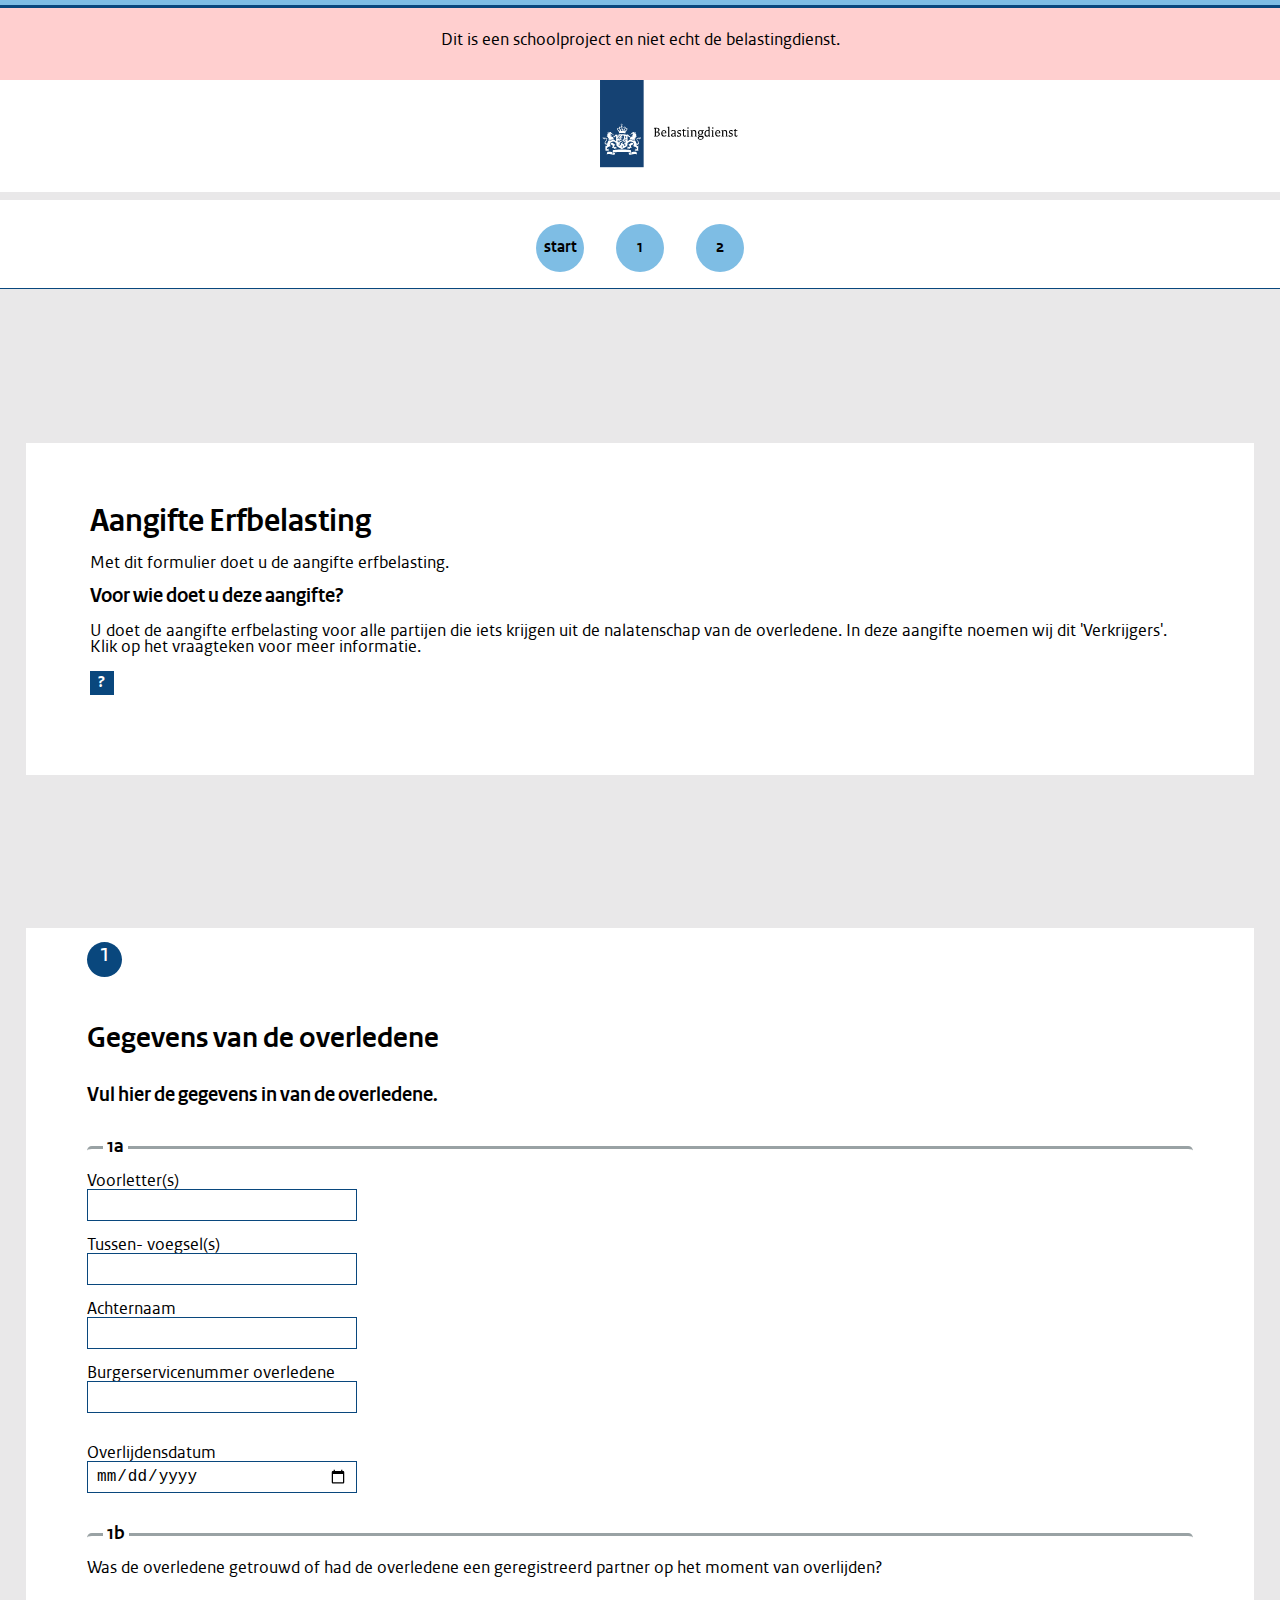
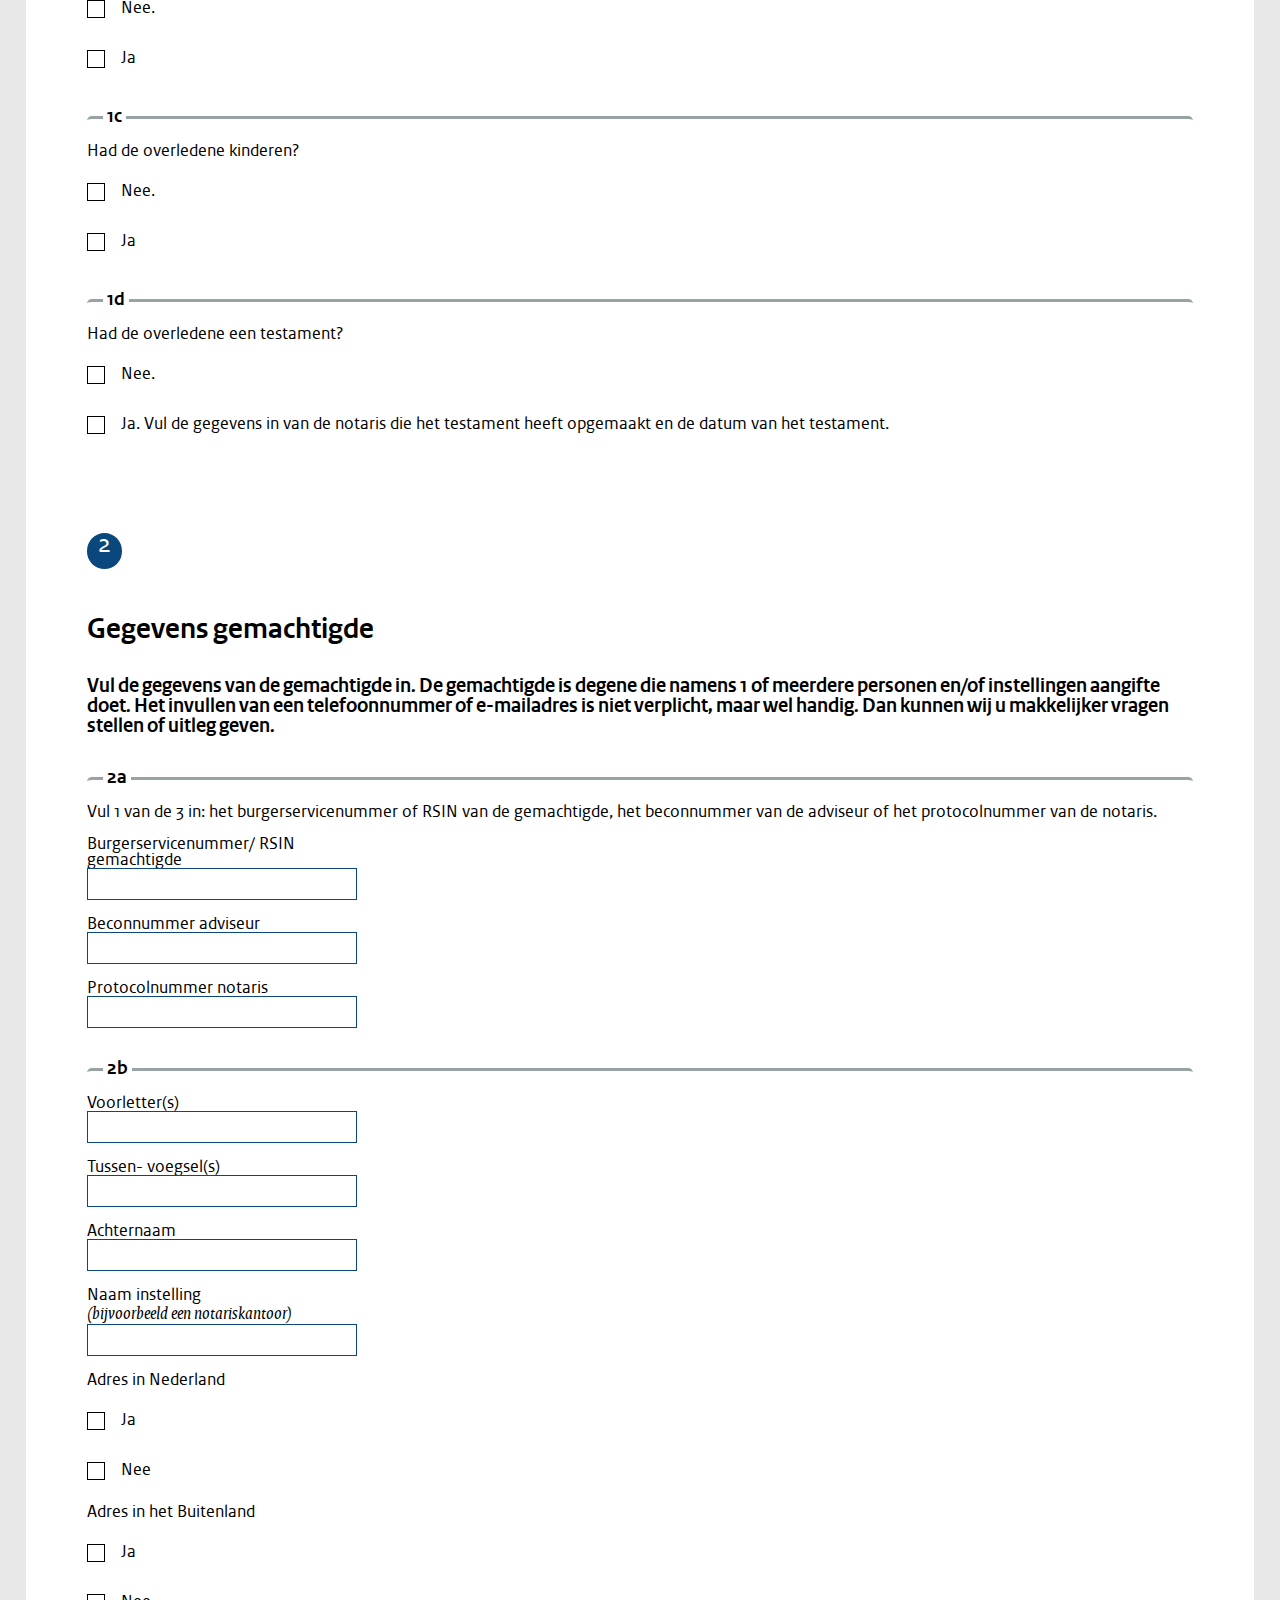
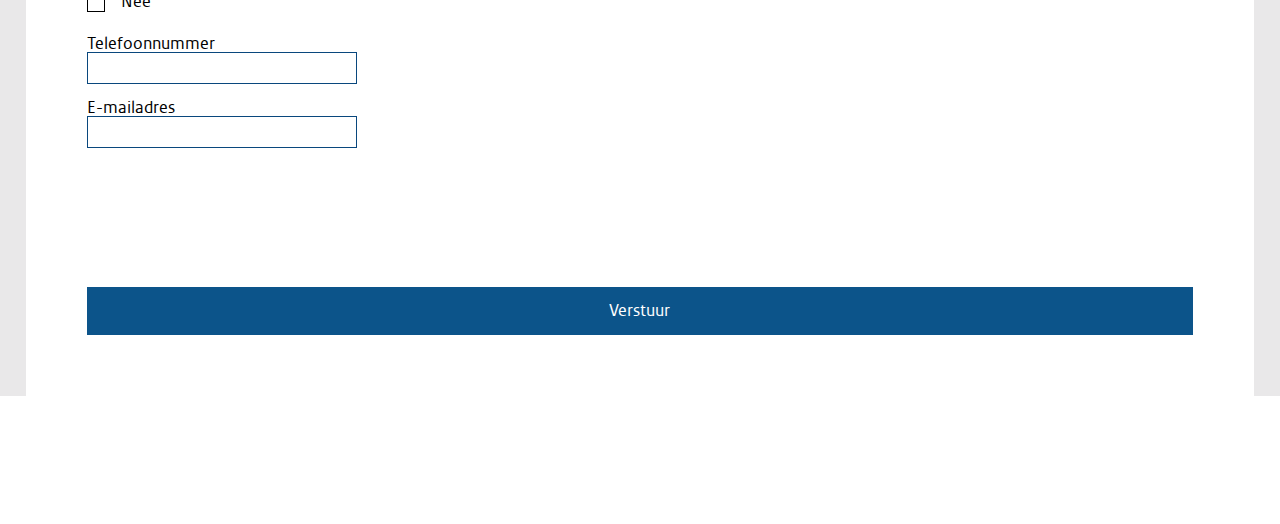
==== commit 11aee8e8: "i love css" ====
--- a/index.html
+++ b/index.html
@@ -13,19 +13,73 @@
         href="https://www.youtube.com/watch?v=Vp4yrFkiYmY"
         >Dit is een schoolproject en niet echt de belastingdienst.
       </a>
-      <h1 class="sr-only">Belastingdienst</h1>
       <img src="img/bld_logo.svg" alt="" class="logo" />
+    </header>
+    <main>
+      <div class="scrollbar"></div>
 
       <nav>
         <ol>
+          <li><a href="#begin">start</a></li>
           <li><a href="#vraag-1">1</a></li>
           <li><a href="#vraag-2">2</a></li>
           <!-- <li><a href="#vraag-3">3</a></li>
           <li><a href="#vraag-4">4</a></li> -->
         </ol>
       </nav>
-    </header>
-    <main>
+
+      <section id="begin">
+        <h1>Aangifte Erfbelasting</h1>
+        <p>Met dit formulier doet u de aangifte erfbelasting.</p>
+        <article>
+          <h3>Voor wie doet u deze aangifte?</h3>
+          <p>
+            U doet de aangifte erfbelasting voor alle partijen die iets krijgen
+            uit de nalatenschap van de overledene. In deze aangifte noemen wij
+            dit 'Verkrijgers'. Klik op het vraagteken voor meer informatie.
+          </p>
+          <details>
+            <summary>?</summary>
+            <p>
+              U doet aangifte erfbelasting voor alle personen of instellingen
+              die iets krijgen uit de nalatenschap van de overledene
+              (verkrijgers). Voor de erfbelasting zijn er 4 soorten verkrijgers:
+            </p>
+            <ul>
+              <li>
+                <b>Erfgenamen</b> <br />
+                Een erfgenaam is een persoon of instelling aan wie de overledene
+                (een deel van) de erfenis nalaat. Een erfgenaam erft (een deel
+                van) de hele nalatenschap, dat zijn dus de bezittingen maar ook
+                de schulden.
+              </li>
+              <li>
+                <b>Legatarissen</b> <br />
+                Een legataris is een persoon of instelling die een specifiek
+                bedrag of voorwerp uit de nalatenschap krijgt, bijvoorbeeld een
+                meubelstuk, een auto, sieraden of een som geld. Dit staat in een
+                testament of een door de overledene geschreven codicil.
+              </li>
+              <li>
+                <b>Legitimarissen</b> <br />
+                Een legitimaris is een (klein)kind dat volgens de wet recht
+                heeft op een deel van de erfenis (de legitieme portie). Een
+                legitimaris kan altijd een beroep doen op die legitieme portie,
+                ook al had de overledene een testament
+              </li>
+              <li>
+                <b>Overige personen of instellingen die iets krijgen</b> <br />
+                Dit zijn personen of instellingen die iets krijgen uit de
+                nalatenschap op grond van
+                <a
+                  href="https://www.belastingdienst.nl/data/online_aangifte/erf2024/meer_info/wat_zijn_fictiebepalingen.htm"
+                  >fictiebepalingen</a
+                >. Dit hoeven dus geen erfgenamen of legatarissen te zijn.
+              </li>
+            </ul>
+          </details>
+        </article>
+      </section>
       <form action="#">
         <fieldset class="hele-vraag" id="vraag-1">
           <legend>1</legend>
@@ -37,14 +91,15 @@
             <legend>1a</legend>
             <label data-error="Dit veld is verplicht." for="1a-1-1">
               Voorletter(s)
-              <input type="text" id="1a-1-1" required />
+              <input type="text" id="1a-1-1" data-required="true" required />
             </label>
             <label for="1a-1-2"
               >Tussen- voegsel(s)
               <input type="text" id="1a-1-2" />
             </label>
             <label data-error="Dit veld is verplicht." for="1a-1-3">
-              Achternaam <input type="text" id="1a-1-3" required />
+              Achternaam
+              <input type="text" id="1a-1-3" data-required="true" required />
             </label>
             <label
               data-error="Vul een geldig burgerservicenummer in van 8 of 9 cijfers."
@@ -55,7 +110,7 @@
             <span value="data-error-message"> </span>
             <label data-error="Dit veld is verplicht." for="1a-3">
               Overlijdensdatum
-              <input type="date" id="1a-3" required />
+              <input type="date" id="1a-3" data-required="true" required />
             </label>
           </fieldset>
 
@@ -185,7 +240,8 @@
                 <input type="number" id="1d-2" />
               </label>
               <label data-error="Dit veld is verplicht." for="1a-1-1"
-                >Voorletter(s) <input type="text" id="1a-1-1" required />
+                >Voorletter(s)
+                <input type="text" id="1a-1-1" data-required="true" required />
               </label>
               <label for="1a-1-2"
                 >Tussen- voegsel(s) <input type="text" id="1a-1-2" />
@@ -193,7 +249,13 @@
 
               <div>
                 <label data-error="Dit veld is verplicht." for="1a-1-3"
-                  >Achternaam <input type="text" id="1a-1-3" required />
+                  >Achternaam
+                  <input
+                    type="text"
+                    id="1a-1-3"
+                    data-required="true"
+                    required
+                  />
                 </label>
               </div>
 
@@ -207,7 +269,6 @@
               </label>
             </div>
           </fieldset>
-          <button onclick="saveFormData()">Opslaan</button>
         </fieldset>
 
         <fieldset class="hele-vraag" id="vraag-2">
@@ -266,7 +327,8 @@
           <fieldset>
             <legend>2b</legend>
             <label data-error="Dit veld is verplicht." for="1a-1-1"
-              >Voorletter(s) <input type="text" id="1a-1-1" required />
+              >Voorletter(s)
+              <input type="text" id="1a-1-1" data-required="true" required />
             </label>
             <label for="1a-1-2"
               >Tussen- voegsel(s) <input type="text" id="1a-1-2" />
@@ -274,7 +336,8 @@
 
             <div>
               <label data-error="Dit veld is verplicht." for="1a-1-3"
-                >Achternaam <input type="text" id="1a-1-3" required />
+                >Achternaam
+                <input type="text" id="1a-1-3" data-required="true" required />
               </label>
             </div>
 
@@ -383,7 +446,6 @@
               E-mailadres <input type="email" id="2b-9" />
             </label>
           </fieldset>
-          <button onclick="saveFormData()">Opslaan</button>
         </fieldset>
 
         <!-- <fieldset class="hele-vraag" id="vraag-3">
@@ -478,7 +540,7 @@
             </div>
           </fieldset> 
         </fieldset>-->
-        <button type="submit" class="hidden button">Verstuur</button>
+        <button type="submit">Verstuur</button>
       </form>
     </main>
 
--- a/style.css
+++ b/style.css
@@ -1,6 +1,6 @@
 @import 'css/baseline.css';
 @import 'css/layout.css';
-@import 'css/button.css';
+@import 'css/components.css';
 @import 'css/header.css';
 @import 'css/functions.css';
 @import 'css/validation.css';
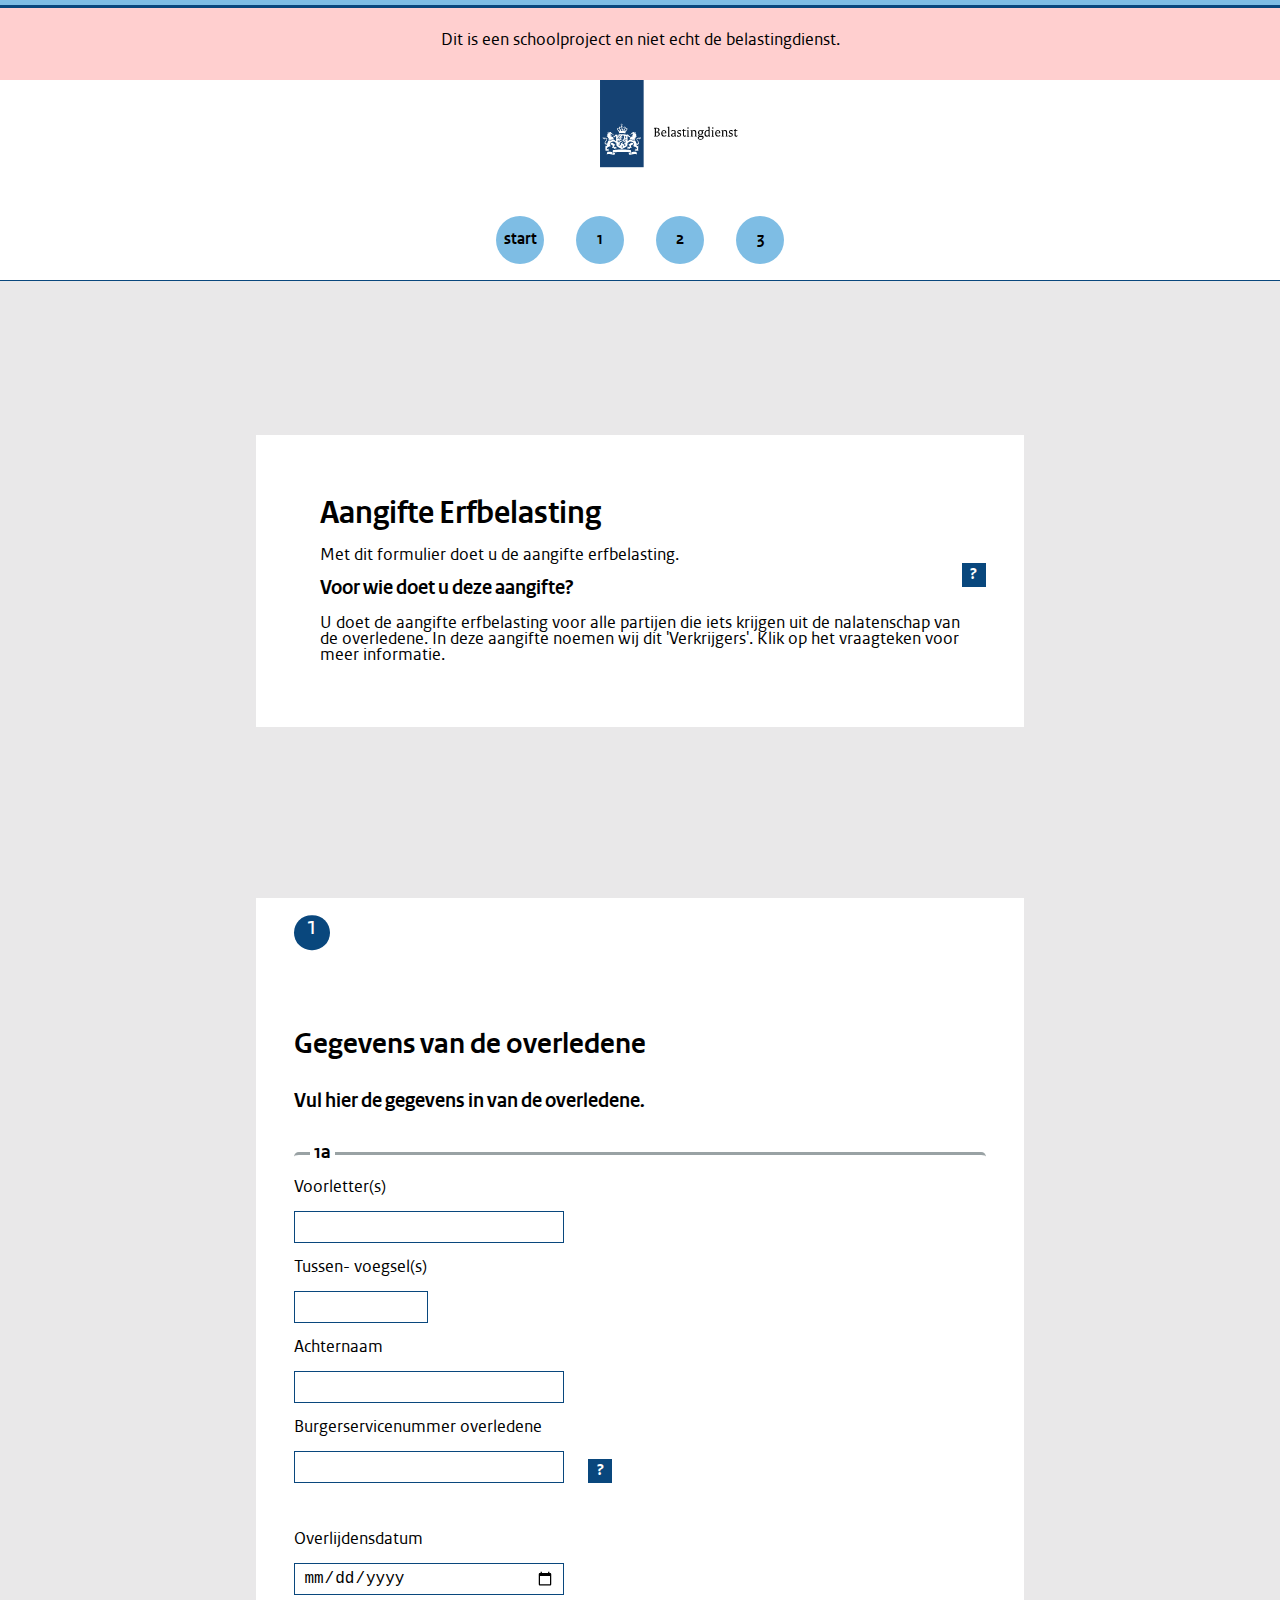
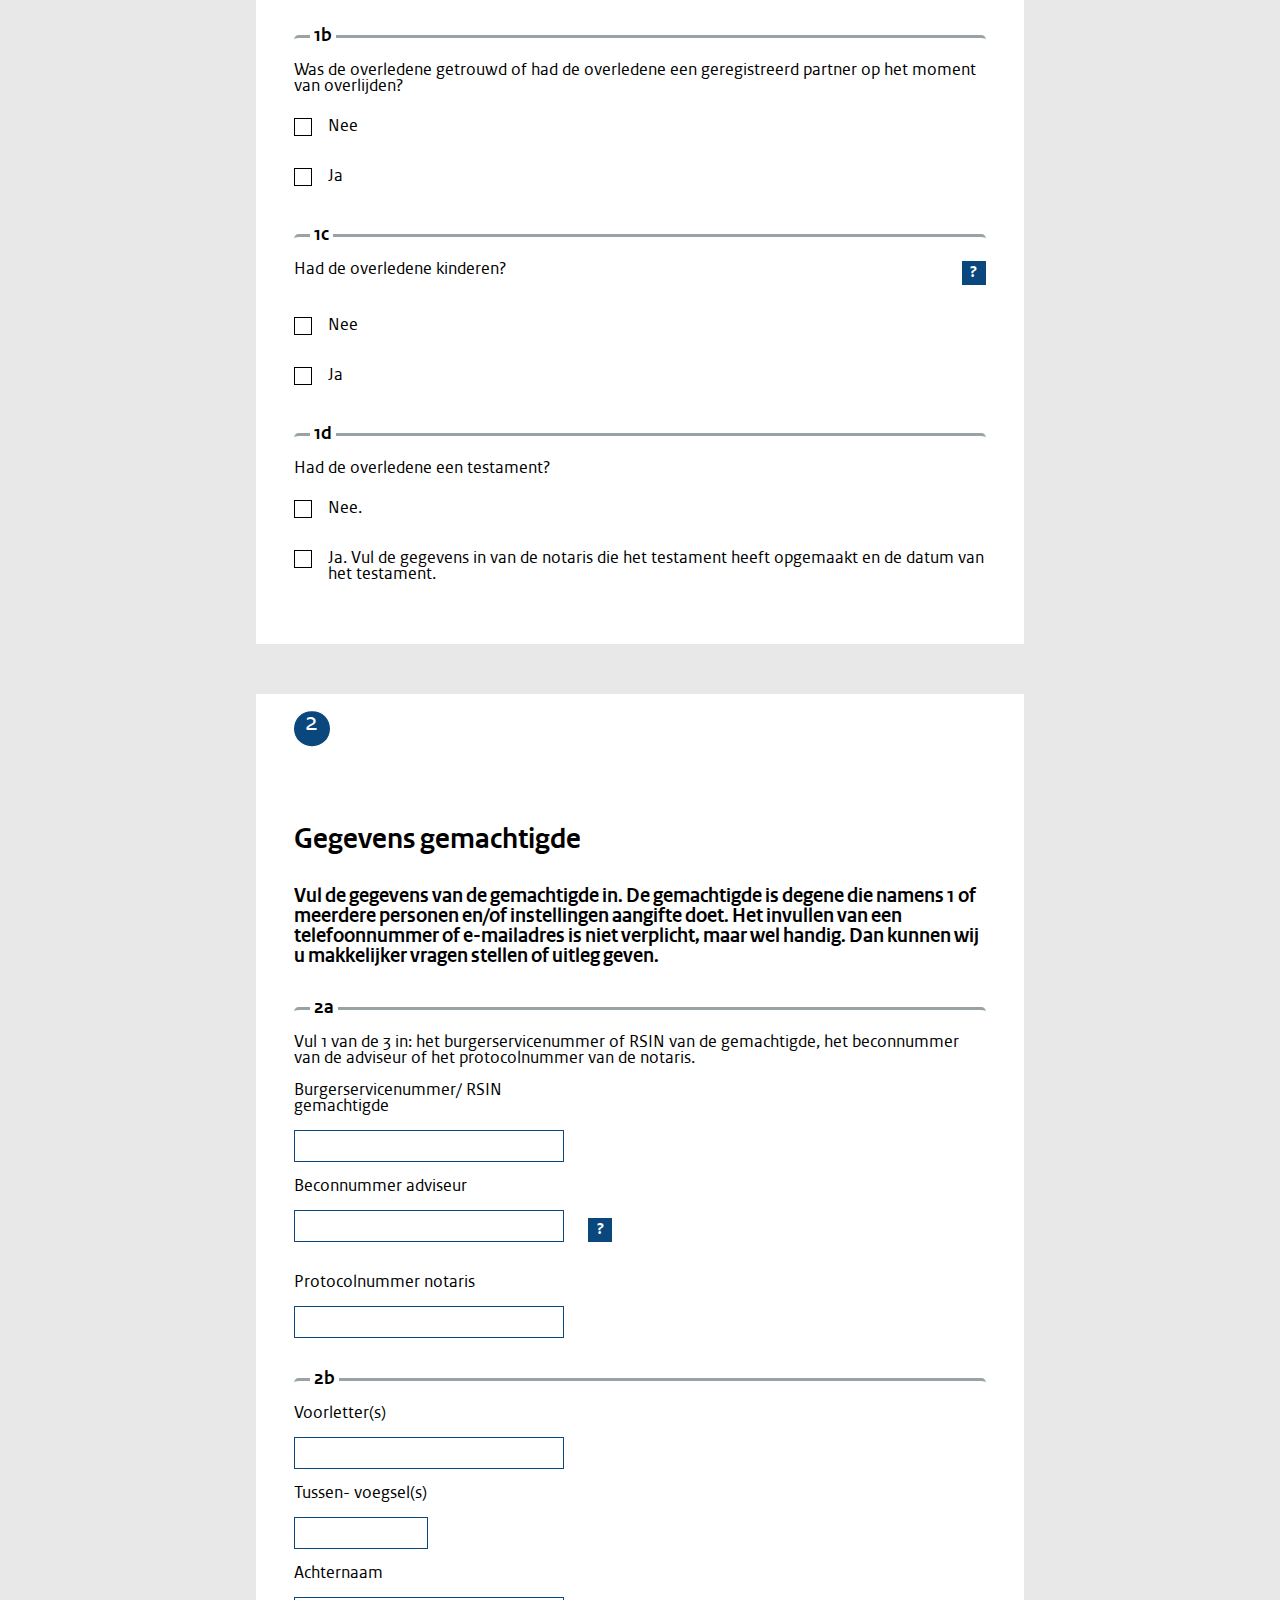
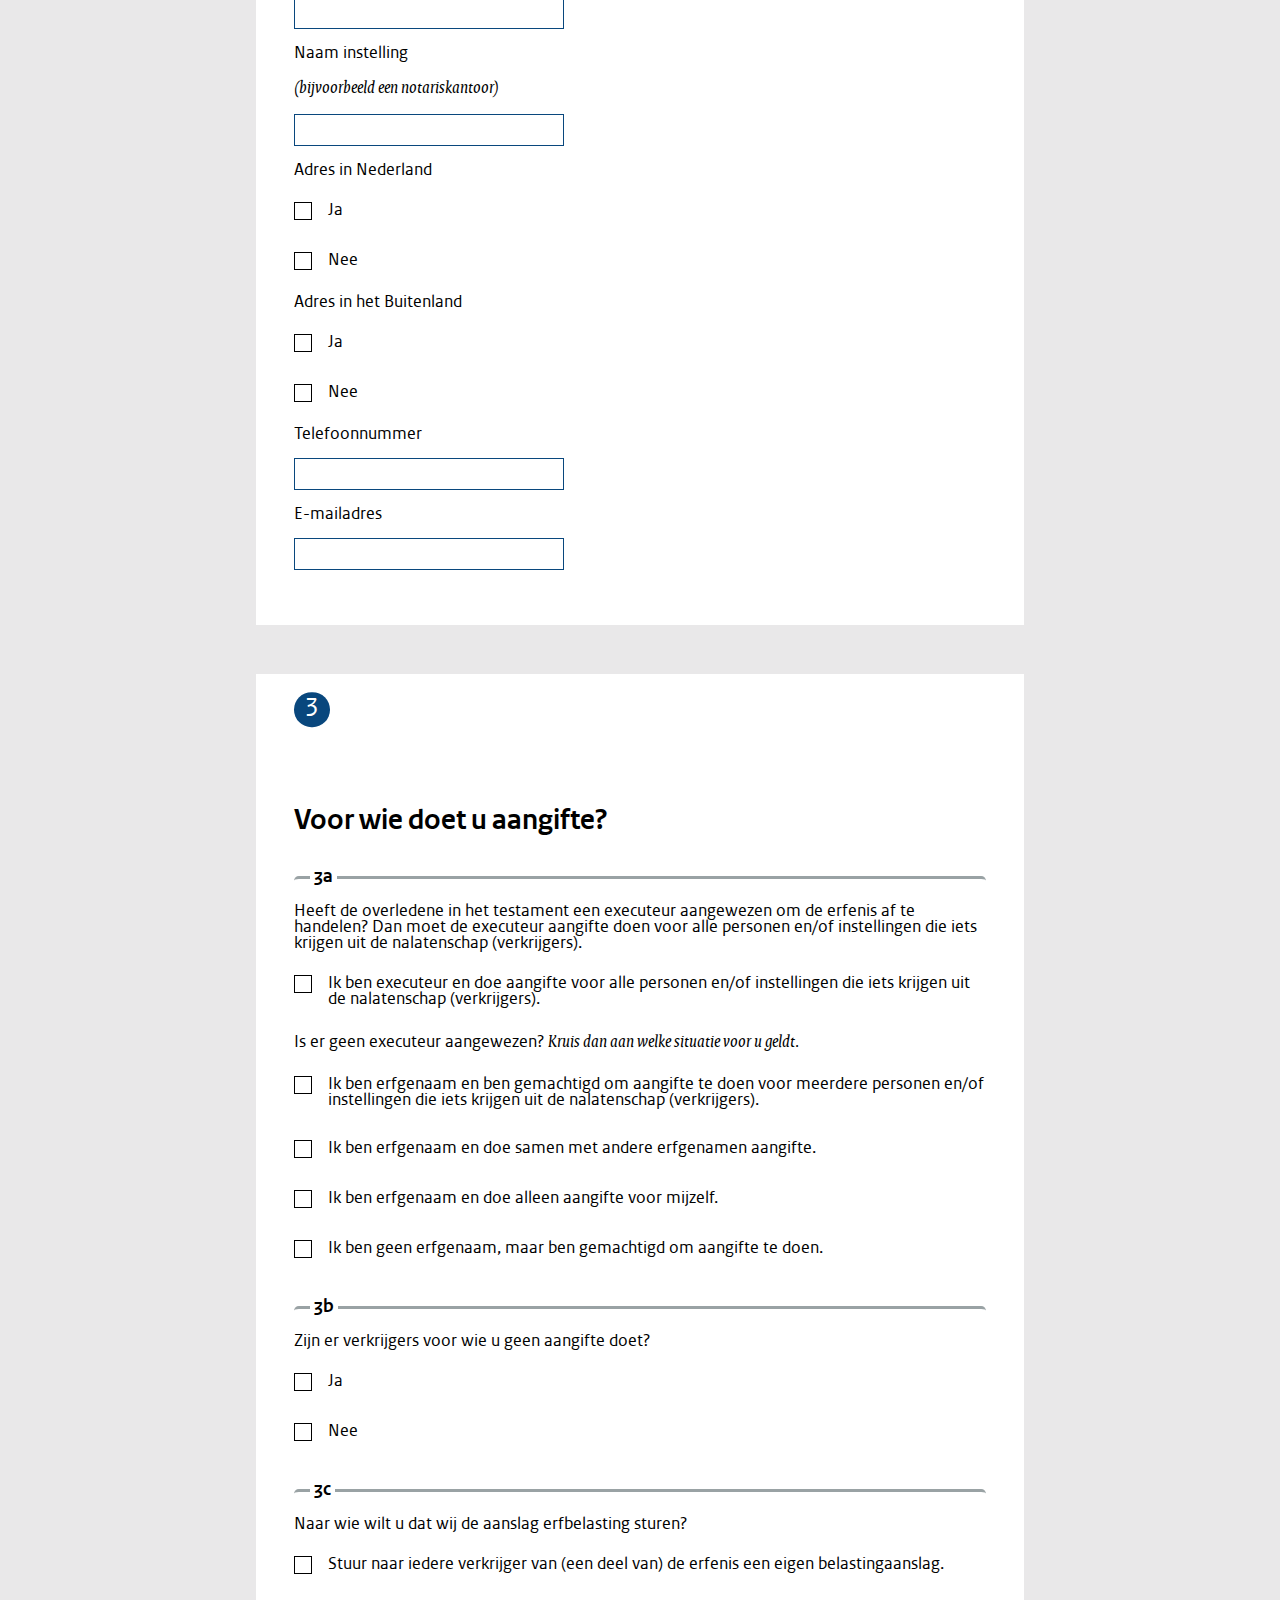
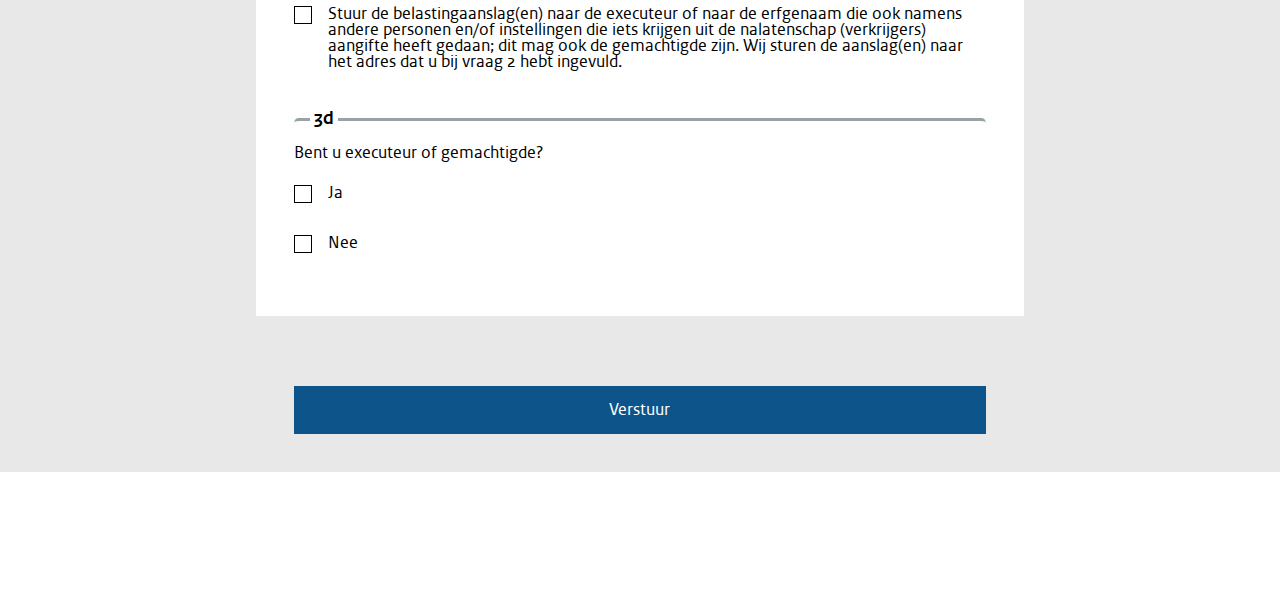
==== commit a08c8b77: "ik denk dat het klaar is" ====
--- a/index.html
+++ b/index.html
@@ -4,6 +4,7 @@
     <meta charset="UTF-8" />
     <meta name="viewport" content="width=device-width, initial-scale=1.0" />
     <link rel="stylesheet" href="style.css" />
+    <link rel="icon" type="image/x-icon" href="/img/favicon.ico" />
     <title>Erfbelasting</title>
   </head>
   <body>
@@ -13,7 +14,11 @@
         href="https://www.youtube.com/watch?v=Vp4yrFkiYmY"
         >Dit is een schoolproject en niet echt de belastingdienst.
       </a>
-      <img src="img/bld_logo.svg" alt="" class="logo" />
+      <img
+        src="img/bld_logo.svg"
+        alt="officieel logo belastingdienst"
+        class="logo"
+      />
     </header>
     <main>
       <div class="scrollbar"></div>
@@ -23,8 +28,7 @@
           <li><a href="#begin">start</a></li>
           <li><a href="#vraag-1">1</a></li>
           <li><a href="#vraag-2">2</a></li>
-          <!-- <li><a href="#vraag-3">3</a></li>
-          <li><a href="#vraag-4">4</a></li> -->
+          <li><a href="#vraag-3">3</a></li>
         </ol>
       </nav>
 
@@ -80,7 +84,7 @@
           </details>
         </article>
       </section>
-      <form action="#">
+      <form action="submit.html">
         <fieldset class="hele-vraag" id="vraag-1">
           <legend>1</legend>
           <h2>Gegevens van de overledene</h2>
@@ -95,7 +99,7 @@
             </label>
             <label for="1a-1-2"
               >Tussen- voegsel(s)
-              <input type="text" id="1a-1-2" />
+              <input type="text" id="1a-1-2" class="short-field" />
             </label>
             <label data-error="Dit veld is verplicht." for="1a-1-3">
               Achternaam
@@ -105,7 +109,27 @@
               data-error="Vul een geldig burgerservicenummer in van 8 of 9 cijfers."
               for="1a-2"
               >Burgerservicenummer overledene
-              <input type="text" id="1a-2" pattern="[0-9]{8,9}" required />
+              <input
+                type="text"
+                id="1a-2"
+                pattern="[0-9]{8,9}"
+                data-required="true"
+                required
+              />
+              <details>
+                <summary>?</summary>
+                <p>Het bsn staat op 1 van de volgende documenten:</p>
+                <ul>
+                  <li>
+                    Nederlands identiteitsbewijs, zoals een paspoort,
+                    identiteitskaart of rijbewijs
+                  </li>
+                  <li>een aanslag inkomstenbelasting of een aangiftebrief</li>
+                  <li>
+                    Nederlandse loonstrook, jaaropgaaf, zorgpas of zorgpolis
+                  </li>
+                </ul>
+              </details>
             </label>
             <span value="data-error-message"> </span>
             <label data-error="Dit veld is verplicht." for="1a-3">
@@ -122,7 +146,7 @@
               partner op het moment van overlijden?
             </p>
             <label for="1b-1-nee">
-              Nee. <input type="radio" id="1b-1-nee" name="1b-1" />
+              Nee<input type="radio" id="1b-1-nee" name="1b-1" />
               <span class="remove">Ga verder met vraag 1c.</span>
             </label>
             <label for="1b-1-ja">
@@ -178,8 +202,29 @@
             <legend>1c</legend>
 
             <p>Had de overledene kinderen?</p>
+            <details>
+              <summary>?</summary>
+              <p>Het gaat hier om kinderen die:</p>
+              <ul>
+                <li>
+                  door geboorte of erkenning eigen kind van de overledene zijn
+                </li>
+                <li>door de overledene zijn geadopteerd</li>
+              </ul>
+              <p>
+                Het kan zijn dat een (klein)kind van overledene nog niet geboren
+                is. Voor dit kind kunt u pas aangifte erfbelasting doen als het
+                geboren is. U kunt ons via de BelastingTelefoon voor
+                nabestaanden laten weten dat er een ongeboren kind is.
+              </p>
+              <p>
+                <strong>
+                  Let op! Het gaat hier niet om pleegkinderen of stiefkinderen.
+                </strong>
+              </p>
+            </details>
             <label for="1c-1-nee">
-              Nee.
+              Nee
               <input type="radio" id="1c-1-nee" name="1c-1" />
               <span class="remove">Ga verder met vraag 1d.</span>
             </label>
@@ -196,7 +241,7 @@
               </p>
 
               <label for="1c-2-nee">
-                Nee.
+                Nee
                 <input type="radio" id="1c-2-nee" name="1c-2" />
                 <span class="remove">Ga verder met vraag 1d.</span>
               </label>
@@ -237,16 +282,21 @@
             <div class="hideable">
               <label for="1d-2">
                 Protocolnummer notaris
-                <input type="number" id="1d-2" />
+                <input
+                  type="text"
+                  inputmode="numeric"
+                  pattern="[0-9]*"
+                  id="1d-2"
+                />
               </label>
               <label data-error="Dit veld is verplicht." for="1a-1-1"
                 >Voorletter(s)
                 <input type="text" id="1a-1-1" data-required="true" required />
               </label>
               <label for="1a-1-2"
-                >Tussen- voegsel(s) <input type="text" id="1a-1-2" />
-              </label>
-
+                >Tussen- voegsel(s)
+                <input type="text" id="1a-1-2" class="short-field" />
+              </label>
               <div>
                 <label data-error="Dit veld is verplicht." for="1a-1-3"
                   >Achternaam
@@ -298,18 +348,29 @@
               <input
                 type="text"
                 inputmode="numeric"
-                pattern="[0-9]*"
+                pattern="[0-9]{8,9}"
                 id="2a-1-1"
               />
             </label>
-            <label data-error="Vul een geldig beconnummer in." for="2a-1-2">
+            <label
+              data-error="Vul een geldig beconnummer in van 6 cijfers."
+              for="2a-1-2"
+            >
               Beconnummer adviseur
               <input
                 type="text"
                 inputmode="numeric"
-                pattern="[0-9]*"
+                pattern="[0-9]{6}"
                 id="2a-1-2"
               />
+
+              <details>
+                <summary>?</summary>
+                <p>
+                  Elke belastingconsulent heeft een beconnummer. U vindt het
+                  beconnummer bijvoorbeeld op de factuur.
+                </p>
+              </details>
             </label>
 
             <!-- toelichting erbij???? -->
@@ -318,7 +379,7 @@
               <input
                 type="text"
                 inputmode="numeric"
-                pattern="[0-9]*"
+                pattern="[0-9]"
                 id="2a-1-3"
             /></label>
           </fieldset>
@@ -326,18 +387,19 @@
           <!-- vraag 2b -->
           <fieldset>
             <legend>2b</legend>
-            <label data-error="Dit veld is verplicht." for="1a-1-1"
+            <label data-error="Dit veld is verplicht." for="2b-1-1"
               >Voorletter(s)
-              <input type="text" id="1a-1-1" data-required="true" required />
-            </label>
-            <label for="1a-1-2"
-              >Tussen- voegsel(s) <input type="text" id="1a-1-2" />
+              <input type="text" id="2b-1-1" data-required="true" required />
+            </label>
+            <label for="2b-1-2"
+              >Tussen- voegsel(s)
+              <input type="text" id="2b-1-2" class="short-field" />
             </label>
 
             <div>
-              <label data-error="Dit veld is verplicht." for="1a-1-3"
+              <label data-error="Dit veld is verplicht." for="2b-1-3"
                 >Achternaam
-                <input type="text" id="1a-1-3" data-required="true" required />
+                <input type="text" id="2b-1-3" data-required="true" required />
               </label>
             </div>
 
@@ -368,8 +430,17 @@
                   <label for="2b-4-1">
                     <input type="text" id="2b-4-1" />
                   </label>
-                  <label for="2b-4-2">
-                    <input type="number" id="2b-4-2" />
+                  <label
+                    data-error="Voer een nummer in. Gebruik het veld hierna voor de toevoeging."
+                    for="2b-4-2"
+                  >
+                    <input
+                      type="text"
+                      inputmode="numeric"
+                      pattern="[0-9]*"
+                      id="2b-4-2"
+                      class="short-field"
+                    />
                   </label>
 
                   <label for="2b-4-3">
@@ -378,13 +449,16 @@
                 </div>
 
                 <div>
-                  <legend>Postcode en woonplaats</legend>
-                  <label for="2b-5-1">
+                  <p>Postcode en woonplaats</p>
+                  <label
+                    data-error="Een postcode bestaat uit 4 cijfers en 2 letters."
+                    for="2b-5-1"
+                  >
                     <input
                       type="text"
                       id="2b-5-1"
-                      pattern="[0-9]{4}[A-Z]{2}"
-                      title="Gebruik 4 cijfers en 2 hoofdletters"
+                      pattern="[0-9]{4}[a-zA-Z]{2}"
+                      class="uppercase"
                     />
                   </label>
                   <label for="2b-5-2">
@@ -418,7 +492,7 @@
                 </label>
 
                 <label for="2b-6-2">
-                  <input type="text" id="2b-6-2" />
+                  <input type="text" id="2b-6-2" class="short-field" />
                 </label>
 
                 <p>Postcode en plaats</p>
@@ -429,10 +503,34 @@
                 <label for="2b-7-2">
                   <input type="text" id="2b-7-2" />
                 </label>
+
+                <label data-error="Vul een geldige landcode in." for="2b-7-3">
+                  Landcode
+                  <input type="text" inputmode="numeric" pattern="[0-9]*" />
+
+                  <details>
+                    <summary>?</summary>
+                    <p>
+                      Als u een buitenlands adres invult, moet u ook een
+                      landcode invullen. Deze landcode bestaat altijd uit 3
+                      letters. In onderdeel C van de PDF van de toelichting
+                      vindt u een lijst met landcodes.
+                      <a
+                        target="_blank"
+                        class="looklikelink"
+                        href="https://download.belastingdienst.nl/belastingdienst/docs/toe_aangifte_erf_2023_suc0611t33fd.pdf"
+                      >
+                        Klik hier om naar de PDF te gaan.</a
+                      >
+                      Staat het land niet in de lijst? Vermeld dan als landcode
+                      XXX.
+                    </p>
+                  </details>
+                </label>
               </div>
             </div>
 
-            <label for="2b-8">
+            <label data-error="Vul een geldig telefoonnummer in." for="2b-8">
               Telefoonnummer
               <input
                 type="text"
@@ -448,40 +546,43 @@
           </fieldset>
         </fieldset>
 
-        <!-- <fieldset class="hele-vraag" id="vraag-3">
+        <fieldset class="hele-vraag" id="vraag-3">
           <legend>3</legend>
-          <h2>Voor wie doet u aangifte?</h2> -->
-
-        <!-- vraag 3a -->
-        <!-- <fieldset>
+          <h2>Voor wie doet u aangifte?</h2>
+
+          <!-- vraag 3a -->
+          <fieldset>
             <legend>3a</legend>
             <p>
               Heeft de overledene in het testament een executeur aangewezen om
               de erfenis af te handelen? Dan moet de executeur aangifte doen
               voor alle personen en/of instellingen die iets krijgen uit de
               nalatenschap (verkrijgers).
-              <i>Lees de toelichting bij vraag 3a.</i>
             </p>
 
-            <div class="flex-row">
-              <label for="3a-1-1">
-                Ik ben executeur en doe aangifte voor alle personen en/of
-                instellingen die iets krijgen uit de nalatenschap (verkrijgers).
-                <i class="order-1">
+            <label for="3a-1-1">
+              Ik ben executeur en doe aangifte voor alle personen en/of
+              instellingen die iets krijgen uit de nalatenschap (verkrijgers).
+              <input
+                type="radio"
+                id="3a-1-1"
+                name="executeur"
+                class="vervolg"
+              />
+            </label>
+            <div class="hideable">
+              <label data-error="Vul een geldig getal in." for="3a-1-2">
+                <i>
                   Geef aan voor hoeveel verkrijgers u aangifte doet. Bent u zelf
                   ook verkrijger? Tel uzelf dan ook mee.
                 </i>
-                <input type="radio" id="3a-1-1" name="executeur" />
-              </label>
-
-              <p class="remove">Ga naar vraag 3c.</p>
-              <label for="3a-1-2"
-                ><input
+                <input
                   type="text"
                   inputmode="numeric"
                   pattern="[0-9]*"
                   id="3a-1-2"
                 />
+                <span class="remove">Ga naar vraag 3c.</span>
               </label>
             </div>
 
@@ -490,60 +591,536 @@
               <i>Kruis dan aan welke situatie voor u geldt.</i>
             </p>
 
-            <div class="md-flex-row">
+            <div>
               <label for="3a-2-1">
                 Ik ben erfgenaam en ben gemachtigd om aangifte te doen voor
                 meerdere personen en/of instellingen die iets krijgen uit de
                 nalatenschap (verkrijgers).
-                <i class="order-1">
-                  Geef aan voor hoeveel verkrijgers u aangifte doet. Tel uzelf
-                  ook mee.
-                </i>
-                <input type="radio" id="3a-2-1" name="executeur" />
-              </label>
-
-              <label for="3a-2-2">
                 <input
-                  type="text"
-                  inputmode="numeric"
-                  pattern="[0-9]*"
-                  id="3a-2-2"
-              /></label>
+                  type="radio"
+                  id="3a-2-1"
+                  name="executeur"
+                  class="vervolg"
+                />
+              </label>
+
+              <div class="hideable">
+                <label for="3a-2-2">
+                  <i>
+                    Geef aan voor hoeveel verkrijgers u aangifte doet. Tel uzelf
+                    ook mee.
+                  </i>
+                  <input
+                    type="text"
+                    inputmode="numeric"
+                    pattern="[0-9]*"
+                    id="3a-2-2"
+                  />
+                </label>
+              </div>
             </div>
 
-            <div class="md-flex-row">
+            <div>
               <label for="3a-3-1">
                 Ik ben erfgenaam en doe samen met andere erfgenamen aangifte.
-                <i class="order-1">
-                  Geef het aantal personen en/of instellingen aan die iets
-                  krijgen uit de nalatenschap (verkrijgers). Tel uzelf ook mee.
-                </i>
-                <input type="radio" id="3a-3-1" name="executeur" />
-              </label>
-
-              <label for="3a-3-2">
                 <input
-                  type="text"
-                  inputmode="numeric"
-                  pattern="[0-9]*"
-                  id="3a-3-2"
+                  type="radio"
+                  id="3a-3-1"
+                  name="executeur"
+                  class="vervolg"
                 />
               </label>
-            </div>
-            <div class="md-flex-row">
-              <div>
-                <label for="3a-4-1">
-                  Ik ben erfgenaam en doe alleen aangifte voor mijzelf.
-                </label>
-                <input type="radio" id="3a-4-1" name="executeur" />
+
+              <div class="hideable">
+                <label for="3a-3-2">
+                  <i>
+                    Geef het aantal personen en/of instellingen aan die iets
+                    krijgen uit de nalatenschap (verkrijgers). Tel uzelf ook
+                    mee.
+                  </i>
+                  <input
+                    type="text"
+                    inputmode="numeric"
+                    pattern="[0-9]*"
+                    id="3a-3-2"
+                  />
+                </label>
               </div>
             </div>
-          </fieldset> 
-        </fieldset>-->
-        <button type="submit">Verstuur</button>
+
+            <label for="3a-4-1">
+              Ik ben erfgenaam en doe alleen aangifte voor mijzelf.
+              <input type="radio" id="3a-4-1" name="executeur" />
+            </label>
+
+            <div>
+              <label for="3a-5-1">
+                Ik ben geen erfgenaam, maar ben gemachtigd om aangifte te doen.
+                <input
+                  type="radio"
+                  id="3a-5-1"
+                  name="executeur"
+                  class="vervolg"
+                />
+              </label>
+
+              <div class="hideable">
+                <label for="3a-5-2">
+                  <i> Geef aan voor hoeveel verkrijgers u aangifte doet. </i>
+                  <input
+                    type="text"
+                    inputmode="numeric"
+                    pattern="[0-9]*"
+                    id="3a-5-2"
+                  />
+                </label>
+              </div>
+            </div>
+          </fieldset>
+
+          <fieldset>
+            <legend>3b</legend>
+            <p>Zijn er verkrijgers voor wie u geen aangifte doet?</p>
+            <label for="3a-1-ja">
+              Ja
+              <input
+                type="radio"
+                id="3a-1-ja"
+                name="3a-1-ja-nee"
+                class="vervolg"
+              />
+            </label>
+
+            <label for="3a-1-nee">
+              Nee <input type="radio" id="3a-1-nee" name="3a-1-ja-nee" />
+            </label>
+
+            <div class="hideable">
+              <p>
+                Vul hieronder de gegevens in van de verkrijgers waarvoor u geen
+                aangifte doet. Gaat het om een instelling? Vul dan de naam van
+                de instelling in bij ‘achternaam’. Het invullen van een bsn is
+                niet verplicht, maar wel handig voor ons.
+              </p>
+
+              <div class="verkrijger">
+                <h3>Verkrijger 1</h3>
+                <label
+                  data-error="Vul een geldig burgerservicenummer in."
+                  for="3a-2-1"
+                >
+                  Burgerservicenummer/RSIN
+                  <input
+                    type="text"
+                    inputmode="numeric"
+                    pattern="[0-9]{8,9}"
+                    id="3a-2-1"
+                  />
+                </label>
+
+                <label data-error="Dit veld is verplicht." for="3a-2-2">
+                  Voorletter(s)
+                  <input
+                    type="text"
+                    id="3a-2-2"
+                    data-required="true"
+                    required
+                  />
+                </label>
+                <label for="3a-2-3"
+                  >Tussen- voegsel(s)
+                  <input type="text" id="3a-2-3" class="short-field" />
+                </label>
+                <label data-error="Dit veld is verplicht." for="3a-2-4">
+                  Achternaam
+                  <input
+                    type="text"
+                    id="3a-2-4"
+                    data-required="true"
+                    required
+                  />
+                </label>
+
+                <p>
+                  Krijgt deze verkrijger waarvoor u geen aangifte doet het hele
+                  vermogen?
+                </p>
+                <label for="3a-3-ja">
+                  Ja
+                  <input type="radio" id="3a-3-ja" name="3a-3-ja-nee" />
+                </label>
+
+                <label for="3a-3-nee">
+                  Nee <input type="radio" id="3a-3-nee" name="3a-3-ja-nee" />
+                </label>
+
+                <p>
+                  Doet deze verkrijger een beroep op diens legitieme portie
+                  (wettelijke erfdeel)?
+                </p>
+                <label for="3a-4-ja">
+                  Ja
+                  <input type="radio" id="3a-4-ja" name="3a-4-ja-nee" />
+                </label>
+                <label for="3a-4-nee">
+                  Nee <input type="radio" id="3a-4-nee" name="3a-4-ja-nee" />
+                </label>
+              </div>
+
+              <div class="verkrijger">
+                <h3>Verkrijger 2</h3>
+                <label
+                  data-error="Vul een geldig burgerservicenummer in."
+                  for="3a-5"
+                >
+                  Burgerservicenummer/RSIN
+                  <input
+                    type="text"
+                    inputmode="numeric"
+                    pattern="[0-9]{8,9}"
+                    id="3a-5"
+                  />
+                </label>
+
+                <label data-error="Dit veld is verplicht." for="3a-6-1">
+                  Voorletter(s)
+                  <input
+                    type="text"
+                    id="3a-6-1"
+                    data-required="true"
+                    required
+                  />
+                </label>
+                <label for="3a-6-2"
+                  >Tussen- voegsel(s)
+                  <input type="text" id="3a-6-2" class="short-field" />
+                </label>
+                <label data-error="Dit veld is verplicht." for="3a-6-3">
+                  Achternaam
+                  <input
+                    type="text"
+                    id="3a-6-3"
+                    data-required="true"
+                    required
+                  />
+                </label>
+
+                <p>
+                  Krijgt deze verkrijger waarvoor u geen aangifte doet het hele
+                  vermogen?
+                </p>
+                <label for="3a-7-ja">
+                  Ja
+                  <input type="radio" id="3a-7-ja" name="3a-7-ja-nee" />
+                </label>
+
+                <label for="3a-4-nee">
+                  Nee <input type="radio" id="3a-7-nee" name="3a-7-ja-nee" />
+                </label>
+
+                <p>
+                  Doet deze verkrijger een beroep op diens legitieme portie
+                  (wettelijke erfdeel)?
+                </p>
+                <label for="3a-8-ja">
+                  Ja
+                  <input type="radio" id="3a-8-ja" name="3a-8-ja-nee" />
+                </label>
+                <label for="3a-8-nee">
+                  Nee <input type="radio" id="3a-8-nee" name="3a-8-ja-nee" />
+                </label>
+              </div>
+
+              <div class="verkrijger">
+                <h3>Verkrijger 3</h3>
+                <label
+                  data-error="Vul een geldig burgerservicenummer in."
+                  for="3a-9"
+                >
+                  Burgerservicenummer/RSIN
+                  <input
+                    type="text"
+                    inputmode="numeric"
+                    pattern="[0-9]{8,9}"
+                    id="3a-9"
+                  />
+                </label>
+
+                <label data-error="Dit veld is verplicht." for="3a-10-1">
+                  Voorletter(s)
+                  <input
+                    type="text"
+                    id="3a-10-1"
+                    data-required="true"
+                    required
+                  />
+                </label>
+                <label for="3a-10-2"
+                  >Tussen- voegsel(s)
+                  <input type="text" id="3a-10-2" class="short-field" />
+                </label>
+                <label data-error="Dit veld is verplicht." for="3a-10-3">
+                  Achternaam
+                  <input
+                    type="text"
+                    id="3a-10-3"
+                    data-required="true"
+                    required
+                  />
+                </label>
+
+                <p>
+                  Krijgt deze verkrijger waarvoor u geen aangifte doet het hele
+                  vermogen?
+                </p>
+                <label for="3a-11-ja">
+                  Ja
+                  <input type="radio" id="3a-11-ja" name="3a-11-ja-nee" />
+                </label>
+
+                <label for="3a-11-nee">
+                  Nee <input type="radio" id="3a-11-nee" name="3a-11-ja-nee" />
+                </label>
+
+                <p>
+                  Doet deze verkrijger een beroep op diens legitieme portie
+                  (wettelijke erfdeel)?
+                </p>
+                <label for="3a-12-ja">
+                  Ja
+                  <input type="radio" id="3a-12-ja" name="3a-12-ja-nee" />
+                </label>
+                <label for="3a-12-nee">
+                  Nee <input type="radio" id="3a-12-nee" name="3a-12-ja-nee" />
+                </label>
+              </div>
+
+              <div class="verkrijger">
+                <h3>Verkrijger 4</h3>
+                <label
+                  data-error="Vul een geldig burgerservicenummer in."
+                  for="3a-13"
+                >
+                  Burgerservicenummer/RSIN
+                  <input
+                    type="text"
+                    inputmode="numeric"
+                    pattern="[0-9]{8,9}"
+                    id="3a-13"
+                  />
+                </label>
+
+                <label data-error="Dit veld is verplicht." for="3a-14-1">
+                  Voorletter(s)
+                  <input
+                    type="text"
+                    id="3a-14-1"
+                    data-required="true"
+                    required
+                  />
+                </label>
+                <label for="3a-14-2"
+                  >Tussen- voegsel(s)
+                  <input type="text" id="3a-14-2" class="short-field" />
+                </label>
+                <label data-error="Dit veld is verplicht." for="3a-14-3">
+                  Achternaam
+                  <input
+                    type="text"
+                    id="3a-14-3"
+                    data-required="true"
+                    required
+                  />
+                </label>
+
+                <p>
+                  Krijgt deze verkrijger waarvoor u geen aangifte doet het hele
+                  vermogen?
+                </p>
+                <label for="3a-15-ja">
+                  Ja
+                  <input type="radio" id="3a-15-ja" name="3a-15-ja-nee" />
+                </label>
+
+                <label for="3a-16-nee">
+                  Nee <input type="radio" id="3a-16-nee" name="3a-16-ja-nee" />
+                </label>
+
+                <p>
+                  Doet deze verkrijger een beroep op diens legitieme portie
+                  (wettelijke erfdeel)?
+                </p>
+                <label for="3a-17-ja">
+                  Ja
+                  <input type="radio" id="3a-17-ja" name="3a-17-ja-nee" />
+                </label>
+                <label for="3a-18-nee">
+                  Nee <input type="radio" id="3a-18-nee" name="3a-18-ja-nee" />
+                </label>
+              </div>
+            </div>
+          </fieldset>
+
+          <fieldset>
+            <legend>3c</legend>
+            <p>Naar wie wilt u dat wij de aanslag erfbelasting sturen?</p>
+            <label for="3c-1-1">
+              Stuur naar iedere verkrijger van (een deel van) de erfenis een
+              eigen belastingaanslag.
+              <input type="radio" id="3c-1-1" name="3c-1" />
+            </label>
+
+            <label for="3c-1-2">
+              Stuur de belastingaanslag(en) naar de executeur of naar de
+              erfgenaam die ook namens andere personen en/of instellingen die
+              iets krijgen uit de nalatenschap (verkrijgers) aangifte heeft
+              gedaan; dit mag ook de gemachtigde zijn. Wij sturen de aanslag(en)
+              naar het adres dat u bij vraag 2 hebt ingevuld.
+              <input type="radio" id="3c-1-2" name="3c-1" />
+            </label>
+          </fieldset>
+
+          <fieldset>
+            <legend>3d</legend>
+            <p>Bent u executeur of gemachtigde?</p>
+            <label for="3d-1-ja">
+              Ja
+              <input
+                type="radio"
+                id="3d-1-ja"
+                name="3d-1-ja-nee"
+                class="vervolg"
+              />
+            </label>
+
+            <label for="3d-1-nee">
+              Nee
+              <span class="remove">Ga verder naar vraag 4.</span>
+              <input type="radio" id="3d-1-nee" name="3d-1-ja-nee" />
+            </label>
+
+            <div class="hideable">
+              <fieldset>
+                <legend>3e</legend>
+                <h2>Gegevens van de executeur of gemachtigde</h2>
+                <label
+                  data-error="Vul een geldig burgerservicenummer in."
+                  for="3e-1"
+                >
+                  Burgerservicenummer/RSIN
+                  <input
+                    type="text"
+                    inputmode="numeric"
+                    pattern="[0-9]{8,9}"
+                    id="3e-1"
+                  />
+                </label>
+
+                <label
+                  data-error="Vul een geldig protocolnummer in."
+                  for="3e-2"
+                >
+                  Protocolnummer
+                  <i>(als de executeur ook notaris is)</i>
+                  <input
+                    type="text"
+                    inputmode="numeric"
+                    id="3e-2"
+                    pattern="[0-9]*"
+                  />
+                </label>
+
+                <label data-error="Vul een geldig beconnummer in." for="3e-3">
+                  Beconnummer van de adviseur
+                  <input
+                    type="text"
+                    inputmode="numeric"
+                    id="3e-3"
+                    pattern="[0-9]*"
+                  />
+                </label>
+
+                <label data-error="Dit veld is verplicht." for="3e-4-1">
+                  Voorletter(s)
+                  <input
+                    type="text"
+                    id="3e-4-1"
+                    data-required="true"
+                    required
+                  />
+                </label>
+                <label for="3e-4-2"
+                  >Tussen- voegsel(s)
+                  <input type="text" id="3e-4-2" class="short-field" />
+                </label>
+                <label data-error="Dit veld is verplicht." for="3e-4-3">
+                  Achternaam
+                  <input
+                    type="text"
+                    id="3e-4-3"
+                    data-required="true"
+                    required
+                  />
+                </label>
+
+                <label for="3e-5">
+                  Naam instelling
+                  <i>(bijvoorbeeld een notariskantoor)</i>
+                  <input type="text" id="3e-5" />
+                </label>
+
+                <div>
+                  <p>Straat, huisnummer en toevoeging</p>
+                  <label for="3e-6-1">
+                    <input type="text" id="3e-6-1" />
+                  </label>
+                  <label
+                    data-error="Voer een nummer in. Gebruik het veld hierna voor de toevoeging."
+                    for="3e-6-2"
+                  >
+                    <input
+                      type="text"
+                      inputmode="numeric"
+                      pattern="[0-9]*"
+                      id="3e-6-2"
+                      class="short-field"
+                    />
+                  </label>
+
+                  <label for="3e-6-3">
+                    <input type="text" id="3e-6-3" />
+                  </label>
+                </div>
+
+                <div>
+                  <legend>Postcode en plaats</legend>
+                  <label
+                    data-error="Een postcode bestaat uit 4 cijfers en 2 letters."
+                    for="3e-7-1"
+                  >
+                    <input
+                      type="text"
+                      id="3e-7-1"
+                      pattern="[0-9]{4}[a-zA-Z]{2}"
+                      class="uppercase"
+                    />
+                  </label>
+                  <label for="3e-7-2">
+                    <input type="text" id="3e-7-2" />
+                  </label>
+                </div>
+
+                <label data-error="Vul een geldige datum in." for="3e-8">
+                  Datum
+                  <input type="date" id="3e-8" />
+                </label>
+              </fieldset>
+            </div>
+          </fieldset>
+        </fieldset>
+        <button class="submit-button" type="submit">Verstuur</button>
       </form>
     </main>
-
     <script src="main.js"></script>
   </body>
 </html>
--- a/style.css
+++ b/style.css
@@ -1,6 +1,5 @@
 @import 'css/baseline.css';
 @import 'css/layout.css';
 @import 'css/components.css';
-@import 'css/header.css';
 @import 'css/functions.css';
 @import 'css/validation.css';
